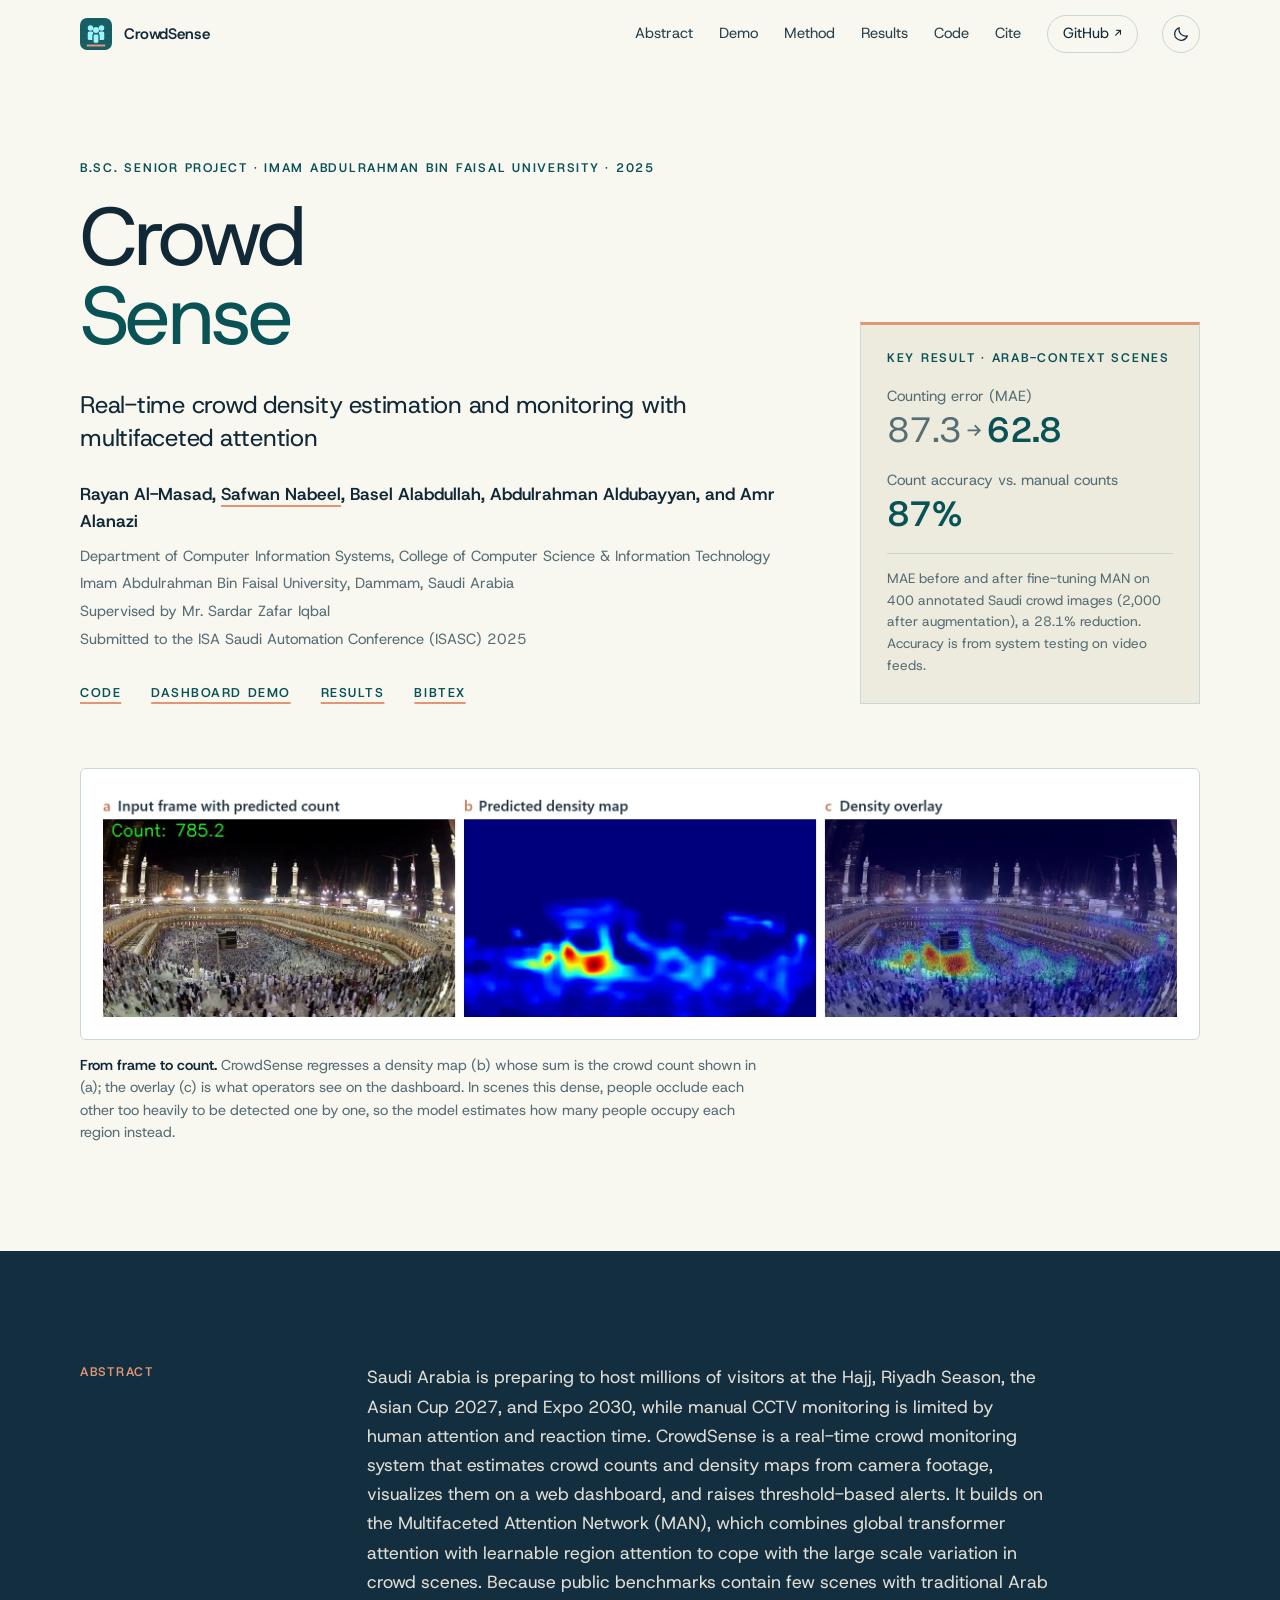
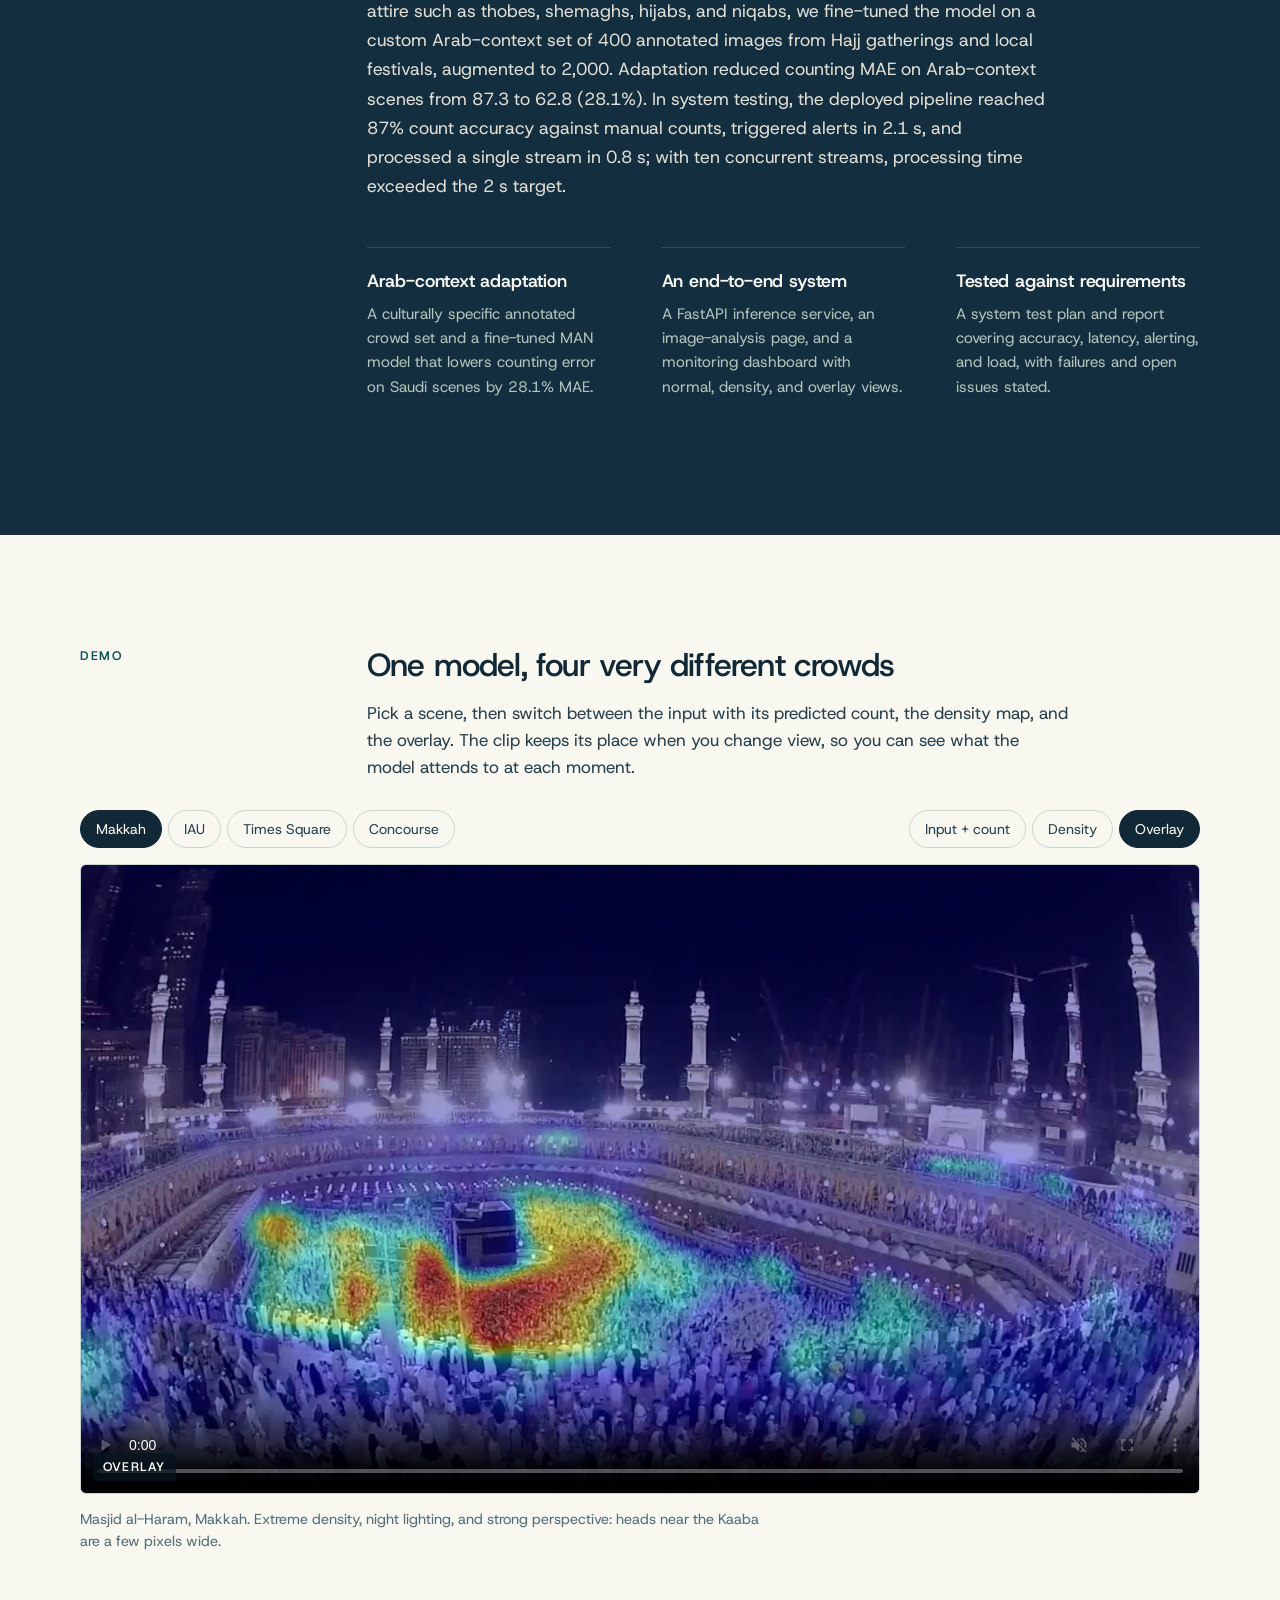
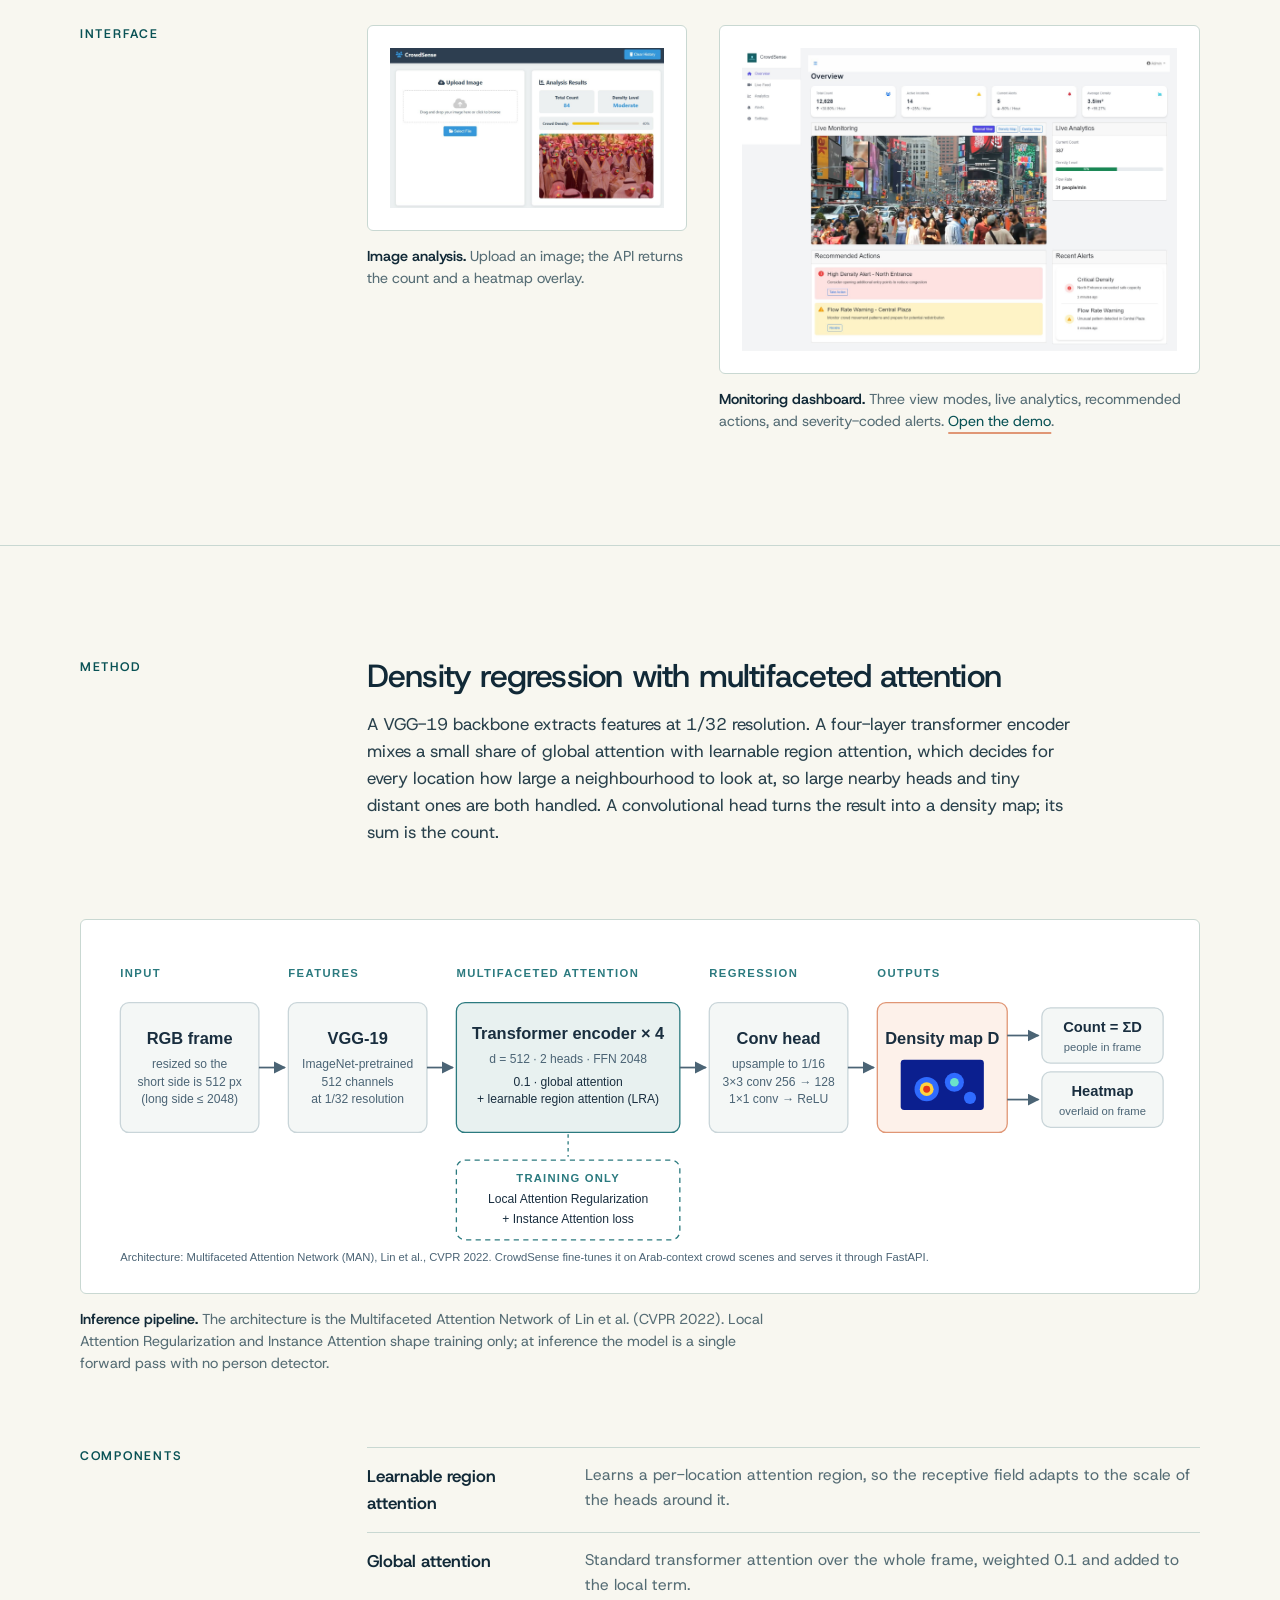
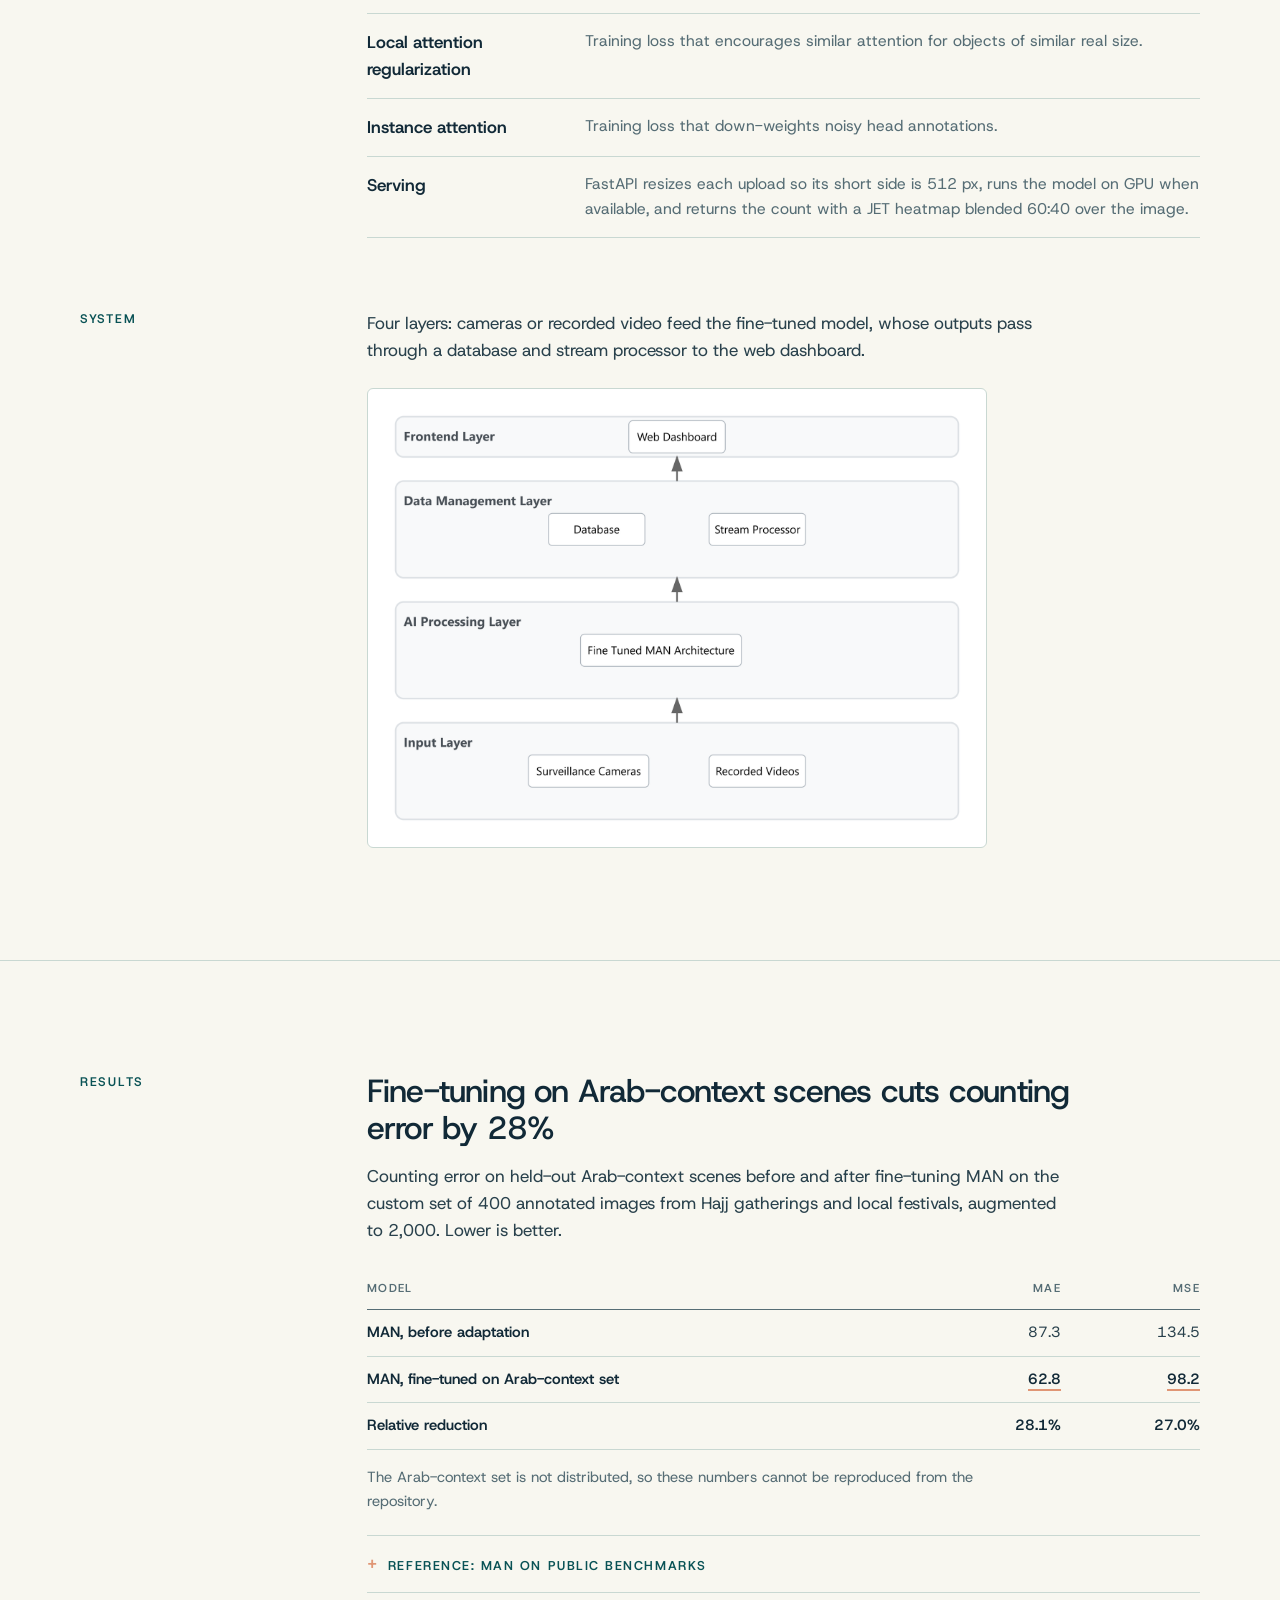
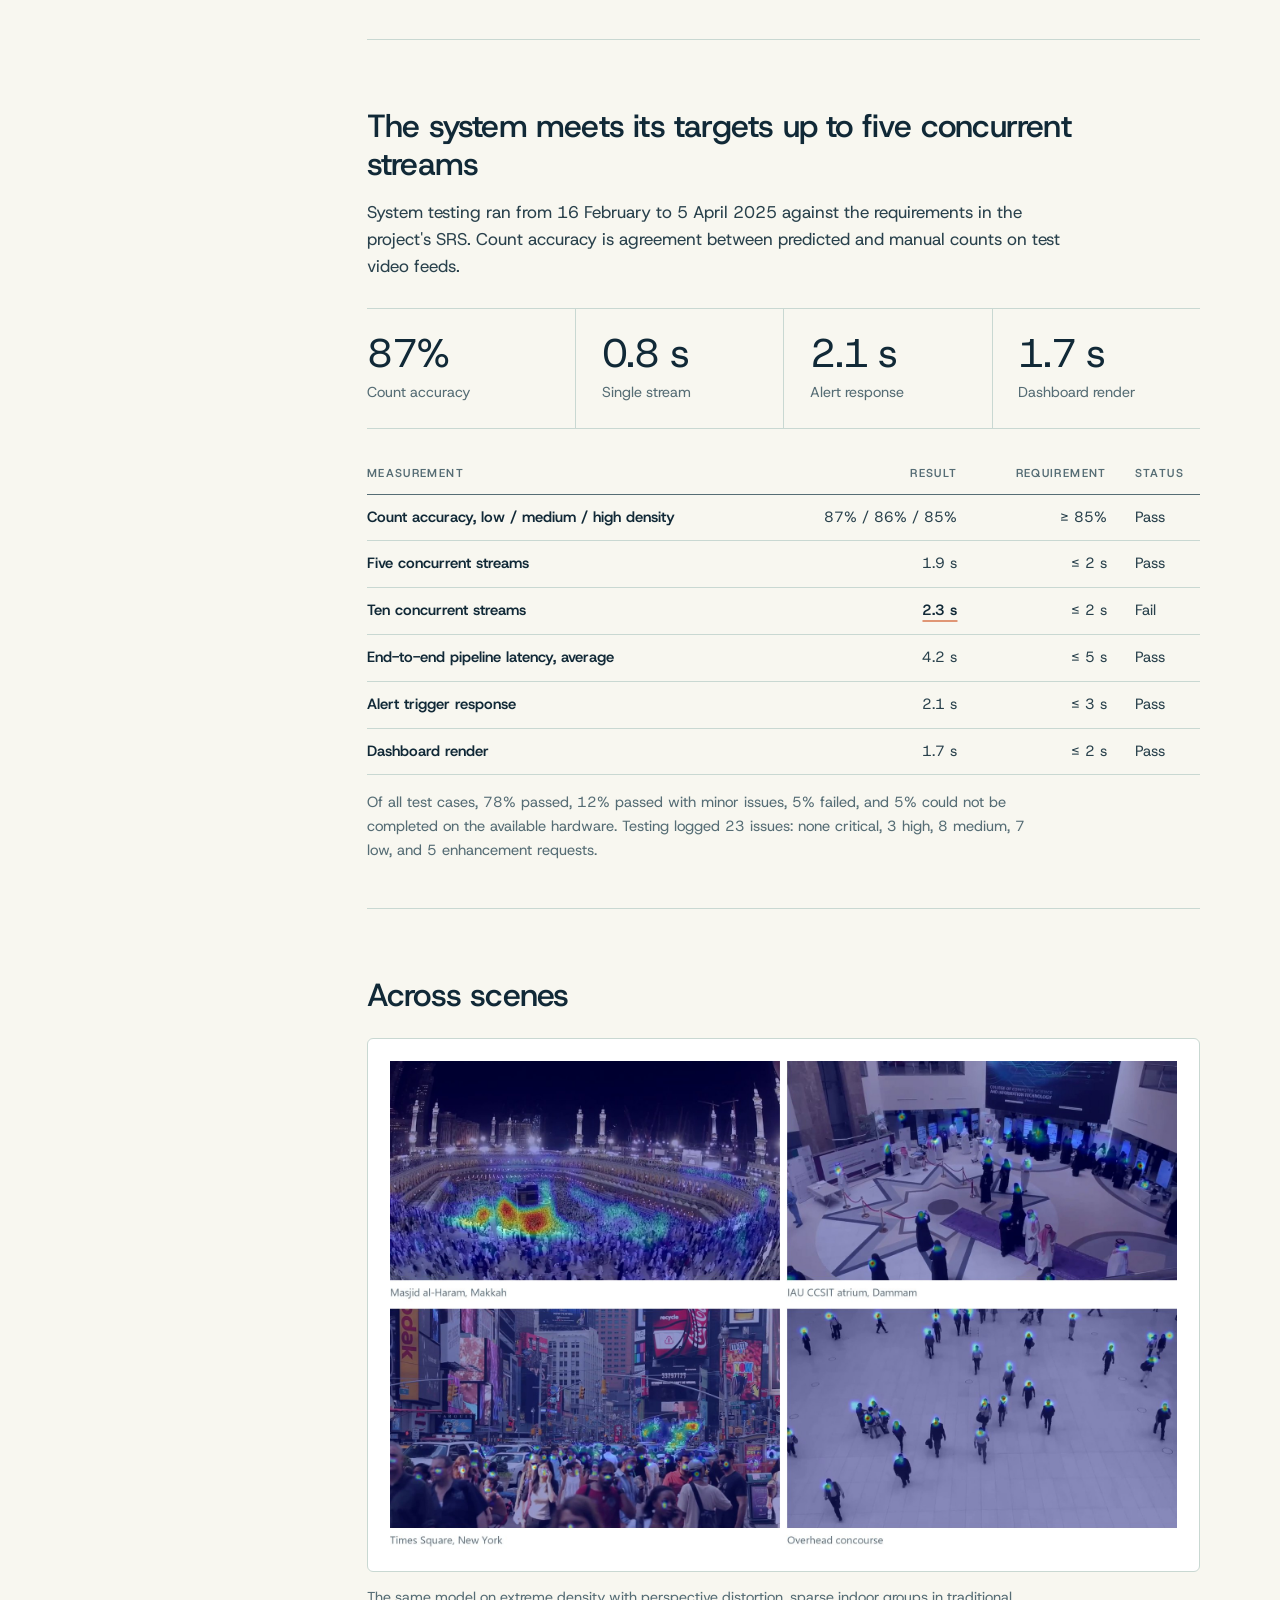
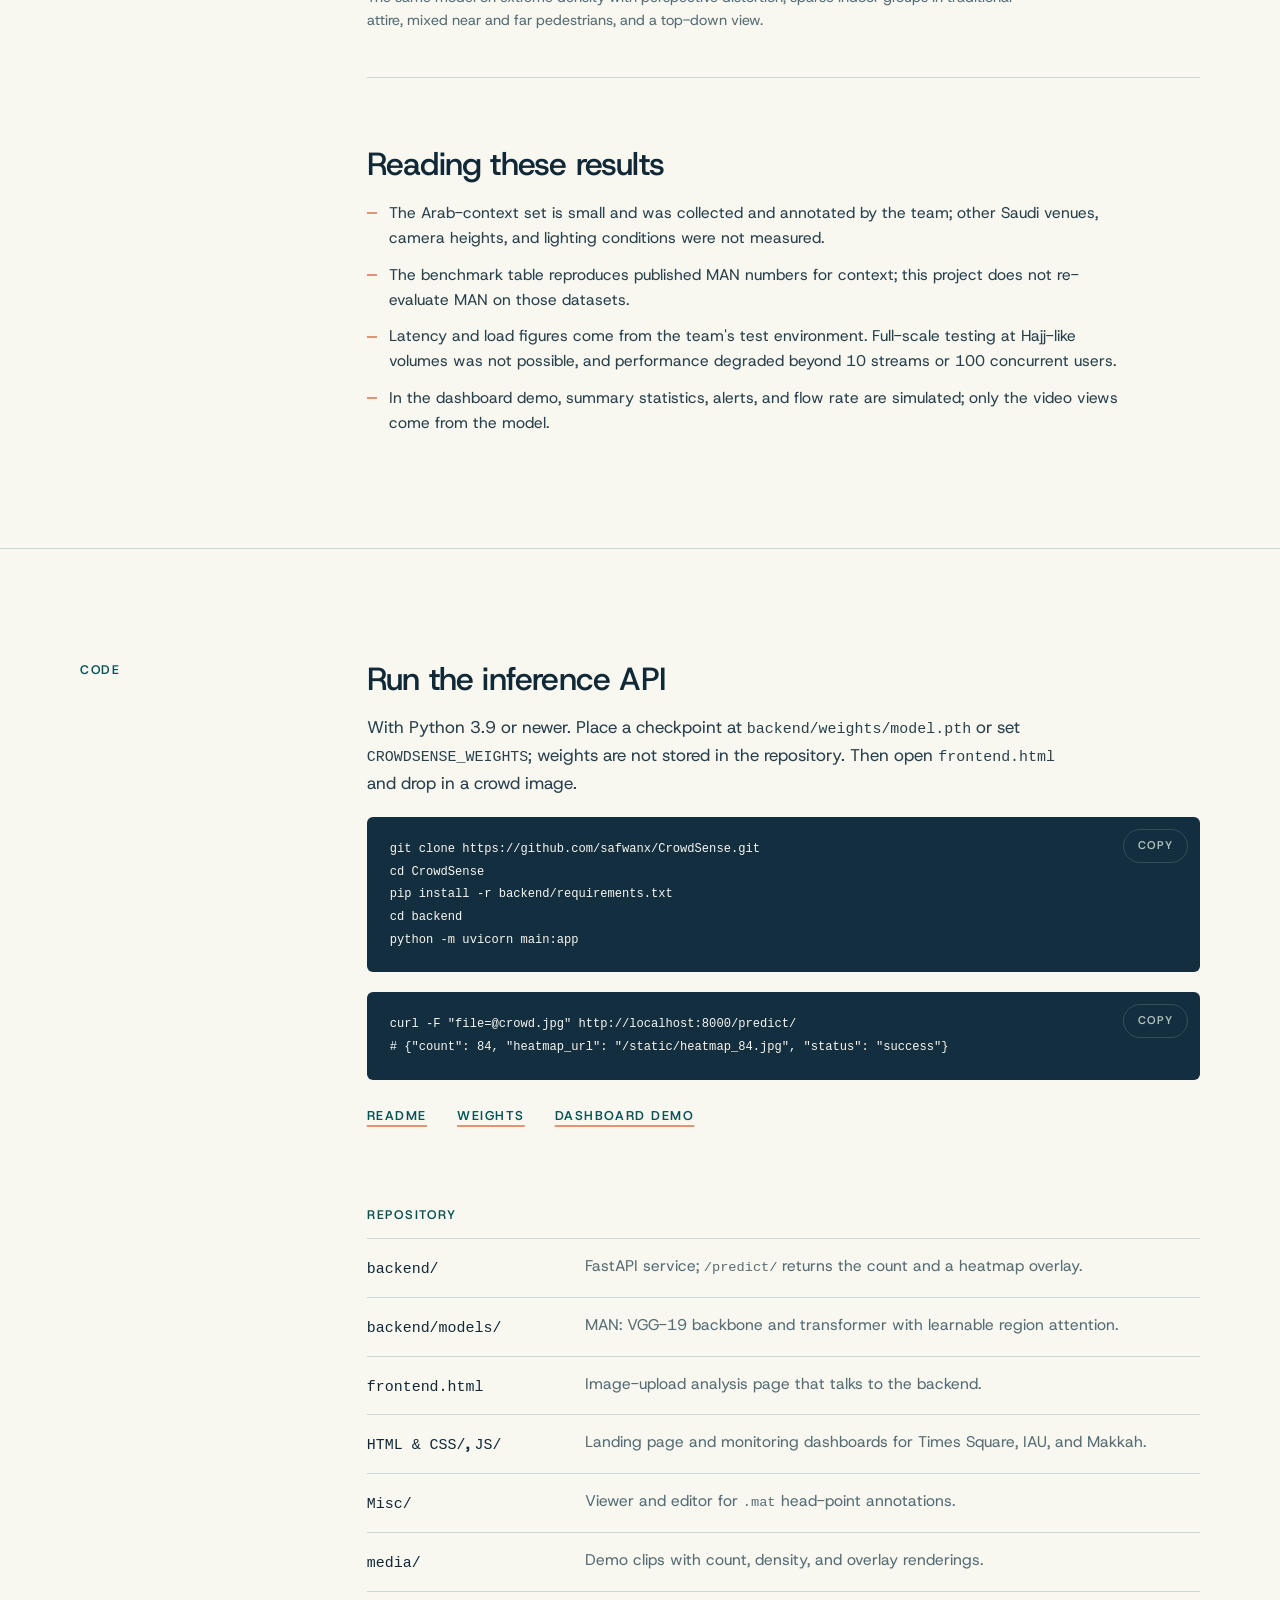
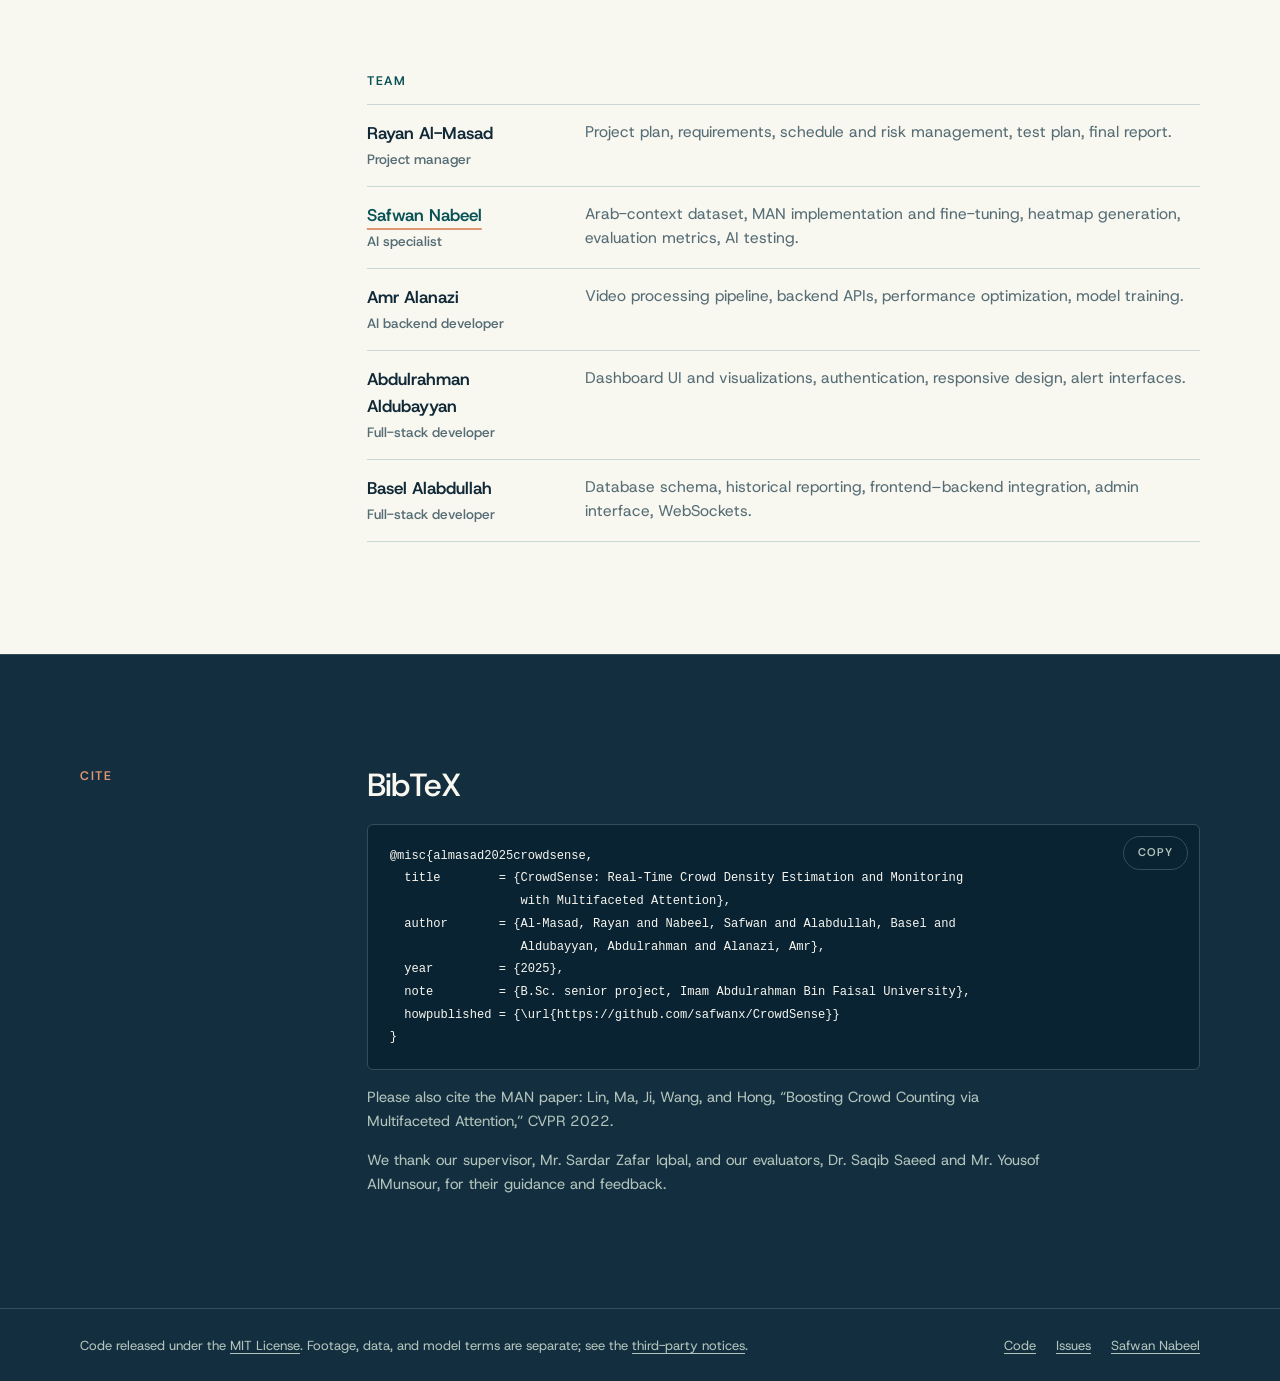
==== index.html @ 30718202 "Add project README, GitHub Pages site, and release metadata - README in the style of a research proj" ====
<!DOCTYPE html>
<html lang="en">
<head>
  <meta charset="UTF-8">
  <meta name="viewport" content="width=device-width, initial-scale=1.0">

  <title>CrowdSense | Real-Time Crowd Density Estimation</title>
  <meta
    name="description"
    content="CrowdSense: real-time crowd counting and density monitoring with a Multifaceted Attention Network adapted to Arab-context scenes. B.Sc. senior project, Imam Abdulrahman Bin Faisal University."
  >
  <meta name="theme-color" content="#f8f7f0">

  <meta property="og:title" content="CrowdSense">
  <meta property="og:description" content="Real-time crowd density estimation and monitoring with multifaceted attention.">
  <meta property="og:type" content="website">
  <meta property="og:url" content="https://safwanx.github.io/CrowdSense/">
  <meta property="og:image" content="https://safwanx.github.io/CrowdSense/assets/figures/teaser.jpg">
  <meta property="og:image:alt" content="A night-time frame of Masjid al-Haram shown as input with count, predicted density map, and density overlay.">
  <meta name="twitter:card" content="summary_large_image">

  <link rel="canonical" href="https://safwanx.github.io/CrowdSense/">
  <link rel="preconnect" href="https://fonts.googleapis.com">
  <link rel="preconnect" href="https://fonts.gstatic.com" crossorigin>
  <link
    href="https://fonts.googleapis.com/css2?family=Host+Grotesk:wght@300..800&amp;display=swap"
    rel="stylesheet"
  >
  <link rel="icon" href="assets/favicon.svg" type="image/svg+xml">
  <script>
    // Resolve the theme before first paint: a saved choice wins, otherwise follow the system.
    (function () {
      var root = document.documentElement;
      root.classList.add("js");
      var theme = null;
      try { theme = localStorage.getItem("theme"); } catch (error) {}
      if (theme !== "light" && theme !== "dark") {
        theme = window.matchMedia && window.matchMedia("(prefers-color-scheme: dark)").matches ? "dark" : "light";
      }
      root.setAttribute("data-theme", theme);
    })();
  </script>
  <link rel="stylesheet" href="assets/site/styles.css">
  <script src="assets/site/script.js" defer></script>
</head>

<body id="top">
  <a class="skip-link" href="#main-content">Skip to main content</a>

  <header class="site-header">
    <div class="shell nav-wrap">
      <a class="brand" href="#top" aria-label="CrowdSense, back to top">
        <svg class="brand-mark" viewBox="0 0 64 64" width="32" height="32" aria-hidden="true" focusable="false">
          <rect width="64" height="64" rx="14" fill="#185f65"/>
          <g fill="#9ef5fd">
            <circle cx="21" cy="20" r="5.5"/>
            <circle cx="43" cy="20" r="5.5"/>
            <circle cx="32" cy="24" r="6"/>
            <rect x="15.5" y="27" width="11" height="17" rx="3"/>
            <rect x="37.5" y="27" width="11" height="17" rx="3"/>
            <rect x="26" y="31.5" width="12" height="19" rx="3" stroke="#185f65" stroke-width="2.5"/>
          </g>
          <path d="M15 55h34" stroke="#e09675" stroke-width="4" stroke-linecap="round"/>
        </svg>
        <span class="brand-name">CrowdSense</span>
      </a>

      <button
        class="menu-toggle"
        type="button"
        aria-label="Open navigation"
        aria-expanded="false"
        aria-controls="site-nav"
      >
        <span></span>
        <span></span>
      </button>

      <nav id="site-nav" class="site-nav" aria-label="Primary navigation">
        <a href="#abstract" data-spy>Abstract</a>
        <a href="#demo" data-spy>Demo</a>
        <a href="#method" data-spy>Method</a>
        <a href="#results" data-spy>Results</a>
        <a href="#code" data-spy>Code</a>
        <a href="#cite" data-spy>Cite</a>
        <a class="nav-pill" href="https://github.com/safwanx/CrowdSense" target="_blank" rel="noreferrer">GitHub ↗</a>
      </nav>

      <button class="theme-toggle" type="button" aria-label="Switch to dark theme" title="Switch to dark theme" data-theme-toggle>
        <svg class="icon-moon" viewBox="0 0 24 24" aria-hidden="true" focusable="false">
          <path d="M20.4 14.3A8.6 8.6 0 0 1 9.7 3.6a8.6 8.6 0 1 0 10.7 10.7Z" fill="none" stroke="currentColor" stroke-width="1.6" stroke-linejoin="round"/>
        </svg>
        <svg class="icon-sun" viewBox="0 0 24 24" aria-hidden="true" focusable="false">
          <circle cx="12" cy="12" r="4.1" fill="none" stroke="currentColor" stroke-width="1.6"/>
          <path d="M12 2.6v2.3M12 19.1v2.3M2.6 12h2.3M19.1 12h2.3M5.4 5.4 7 7M17 17l1.6 1.6M5.4 18.6 7 17M17 7l1.6-1.6" fill="none" stroke="currentColor" stroke-width="1.6" stroke-linecap="round"/>
        </svg>
      </button>
    </div>
  </header>

  <main id="main-content">
    <section class="intro" aria-labelledby="page-title">
      <div class="shell intro-grid">
        <div class="intro-copy">
          <p class="label">B.Sc. Senior Project · Imam Abdulrahman Bin Faisal University · 2025</p>
          <h1 id="page-title">Crowd<span>Sense</span></h1>
          <p class="lede">Real-time crowd density estimation and monitoring with multifaceted attention</p>
          <p class="author-list">
            Rayan Al-Masad,
            <a href="https://safwanx.github.io/" target="_blank" rel="noreferrer">Safwan Nabeel</a>,
            Basel Alabdullah, Abdulrahman Aldubayyan, and Amr Alanazi
          </p>
          <ul class="affiliations">
            <li>Department of Computer Information Systems, College of Computer Science &amp; Information Technology</li>
            <li>Imam Abdulrahman Bin Faisal University, Dammam, Saudi Arabia</li>
            <li>Supervised by Mr. Sardar Zafar Iqbal</li>
            <li>Submitted to the ISA Saudi Automation Conference (ISASC) 2025</li>
          </ul>
          <nav class="link-row" aria-label="Project resources">
            <a href="https://github.com/safwanx/CrowdSense" target="_blank" rel="noreferrer">Code</a>
            <a href="HTML%20%26%20CSS/index.html">Dashboard demo</a>
            <a href="#results">Results</a>
            <a href="#cite">BibTeX</a>
          </nav>
        </div>

        <aside class="finding" aria-labelledby="finding-title">
          <p class="label" id="finding-title">Key result · Arab-context scenes</p>
          <dl>
            <div>
              <dt>Counting error (MAE)</dt>
              <dd>
                <span class="from">87.3</span><span class="arrow" aria-hidden="true">→</span><span class="visually-hidden"> to </span><strong>62.8</strong>
              </dd>
            </div>
            <div>
              <dt>Count accuracy vs. manual counts</dt>
              <dd><strong>87%</strong></dd>
            </div>
          </dl>
          <p class="finding-note">MAE before and after fine-tuning MAN on 400 annotated Saudi crowd images (2,000 after augmentation), a 28.1% reduction. Accuracy is from system testing on video feeds.</p>
        </aside>
      </div>
    </section>

    <section class="figure-row" aria-label="Overview figure">
      <div class="shell">
        <figure>
          <div class="plate">
            <img
              src="assets/figures/teaser.jpg"
              alt="Three views of the same night-time frame of Masjid al-Haram in Makkah: the input frame with a predicted count of 785.2, the predicted density map brightest around the Kaaba, and the density map blended over the frame."
              width="2196"
              height="463"
              fetchpriority="high"
            >
          </div>
          <figcaption class="caption">
            <strong>From frame to count.</strong>
            CrowdSense regresses a density map (b) whose sum is the crowd count shown in (a); the
            overlay (c) is what operators see on the dashboard. In scenes this dense, people
            occlude each other too heavily to be detected one by one, so the model estimates how
            many people occupy each region instead.
          </figcaption>
        </figure>
      </div>
    </section>

    <div class="deep">
      <section id="abstract" class="block">
        <div class="shell block-grid">
          <h2 class="label">Abstract</h2>

          <div class="block-body tight">
            <p class="abstract" data-reveal>
              Saudi Arabia is preparing to host millions of visitors at the Hajj, Riyadh Season, the
              Asian Cup 2027, and Expo 2030, while manual CCTV monitoring is limited by human
              attention and reaction time. CrowdSense is a real-time crowd monitoring system that
              estimates crowd counts and density maps from camera footage, visualizes them on a web
              dashboard, and raises threshold-based alerts. It builds on the Multifaceted Attention
              Network (MAN), which combines global transformer attention with learnable region
              attention to cope with the large scale variation in crowd scenes. Because public
              benchmarks contain few scenes with traditional Arab attire such as thobes, shemaghs,
              hijabs, and niqabs, we fine-tuned the model on a custom Arab-context set of 400
              annotated images from Hajj gatherings and local festivals, augmented to 2,000.
              Adaptation reduced counting MAE on Arab-context scenes from 87.3 to 62.8 (28.1%). In
              system testing, the deployed pipeline reached 87% count accuracy against manual
              counts, triggered alerts in 2.1&nbsp;s, and processed a single stream in 0.8&nbsp;s;
              with ten concurrent streams, processing time exceeded the 2&nbsp;s target.
            </p>

            <ul class="item-list" aria-label="Contributions">
              <li data-reveal>
                <h3>Arab-context adaptation</h3>
                <p>A culturally specific annotated crowd set and a fine-tuned MAN model that lowers counting error on Saudi scenes by 28.1% MAE.</p>
              </li>
              <li data-reveal>
                <h3>An end-to-end system</h3>
                <p>A FastAPI inference service, an image-analysis page, and a monitoring dashboard with normal, density, and overlay views.</p>
              </li>
              <li data-reveal>
                <h3>Tested against requirements</h3>
                <p>A system test plan and report covering accuracy, latency, alerting, and load, with failures and open issues stated.</p>
              </li>
            </ul>
          </div>
        </div>
      </section>
    </div>

    <section id="demo" class="block">
      <div class="shell">
        <div class="block-grid">
          <h2 class="label">Demo</h2>

          <div data-reveal>
            <h3 class="section-title">One model, four very different crowds</h3>
            <p class="prose">
              Pick a scene, then switch between the input with its predicted count, the density
              map, and the overlay. The clip keeps its place when you change view, so you can see
              what the model attends to at each moment.
            </p>
          </div>
        </div>

        <div class="viewer block-wide" data-viewer data-reveal>
          <div class="viewer-controls">
            <fieldset class="seg">
              <legend>Scene</legend>
              <button type="button" aria-pressed="true" data-scene
                data-count="count_makkah" data-density="density_makkah" data-overlay="overlay_makkah"
                data-caption="Masjid al-Haram, Makkah. Extreme density, night lighting, and strong perspective: heads near the Kaaba are a few pixels wide.">Makkah</button>
              <button type="button" aria-pressed="false" data-scene
                data-count="iau-vid1_count" data-density="iau-vid1_density" data-overlay="iau-vid1_overlay"
                data-caption="IAU College of Computer Science and Information Technology atrium. Sparse groups in traditional Saudi attire, the kind of scene the Arab-context set targets.">IAU</button>
              <button type="button" aria-pressed="false" data-scene
                data-count="count_nyc" data-density="density_nyc" data-overlay="overlay_nyc"
                data-caption="Times Square, New York. Large faces in the foreground and a dense crowd in the distance in the same frame.">Times Square</button>
              <button type="button" aria-pressed="false" data-scene
                data-count="count" data-density="density" data-overlay="overlay"
                data-caption="Overhead concourse. A top-down view where every person is visible and roughly the same size.">Concourse</button>
            </fieldset>

            <fieldset class="seg">
              <legend>View</legend>
              <button type="button" aria-pressed="false" data-view="count">Input + count</button>
              <button type="button" aria-pressed="false" data-view="density">Density</button>
              <button type="button" aria-pressed="true" data-view="overlay">Overlay</button>
            </fieldset>
          </div>

          <div class="screen">
            <video
              src="media/overlay_makkah.mp4"
              poster="assets/figures/posters/overlay_makkah.jpg"
              controls
              muted
              loop
              playsinline
              preload="metadata"
              aria-describedby="viewer-caption"
            ></video>
            <span class="screen-tag" data-viewer-tag>Overlay</span>
          </div>
          <p class="caption" id="viewer-caption" data-viewer-caption>Masjid al-Haram, Makkah. Extreme density, night lighting, and strong perspective: heads near the Kaaba are a few pixels wide.</p>
        </div>

        <div class="block-grid block-wide">
          <h3 class="label">Interface</h3>

          <div data-reveal>
            <div class="shot-pair">
              <figure>
                <div class="plate">
                  <img
                    src="assets/figures/upload_demo.jpg"
                    alt="CrowdSense image analysis page: an upload panel and results showing a total count of 84, a Moderate density level, a 40% density bar, and a heatmap over a crowd of men in thobes and shemaghs."
                    width="1280"
                    height="745"
                    loading="lazy"
                  >
                </div>
                <figcaption class="caption">
                  <strong>Image analysis.</strong> Upload an image; the API returns the count and a
                  heatmap overlay.
                </figcaption>
              </figure>
              <figure>
                <div class="plate">
                  <img
                    src="assets/figures/dashboard.jpg"
                    alt="CrowdSense monitoring dashboard with overview cards, a live Times Square video with normal, density map, and overlay buttons, live analytics, recommended actions, and recent alerts."
                    width="1920"
                    height="1339"
                    loading="lazy"
                  >
                </div>
                <figcaption class="caption">
                  <strong>Monitoring dashboard.</strong> Three view modes, live analytics,
                  recommended actions, and severity-coded alerts.
                  <a class="text-link" href="HTML%20%26%20CSS/dashboard.html">Open the demo</a>.
                </figcaption>
              </figure>
            </div>
          </div>
        </div>
      </div>
    </section>

    <section id="method" class="block">
      <div class="shell">
        <div class="block-grid">
          <h2 class="label">Method</h2>

          <div data-reveal>
            <h3 class="section-title">Density regression with multifaceted attention</h3>
            <p class="prose">
              A VGG-19 backbone extracts features at 1/32 resolution. A four-layer transformer
              encoder mixes a small share of global attention with learnable region attention,
              which decides for every location how large a neighbourhood to look at, so large
              nearby heads and tiny distant ones are both handled. A convolutional head turns the
              result into a density map; its sum is the count.
            </p>
          </div>
        </div>

        <figure class="block-wide" data-reveal>
          <div class="plate">
            <img
              src="assets/figures/pipeline.svg"
              alt="Inference pipeline: an RGB frame resized so its short side is 512 pixels goes through a VGG-19 backbone, a four-layer transformer encoder combining 0.1 times global attention with learnable region attention, and a convolutional regression head. The density map is summed to give the count and color-mapped onto the frame as a heatmap. Local attention regularization and instance attention are training-only."
              width="1240"
              height="380"
              loading="lazy"
            >
          </div>
          <figcaption class="caption">
            <strong>Inference pipeline.</strong>
            The architecture is the Multifaceted Attention Network of Lin et al. (CVPR 2022).
            Local Attention Regularization and Instance Attention shape training only; at inference
            the model is a single forward pass with no person detector.
          </figcaption>
        </figure>

        <div class="block-grid block-wide">
          <h3 class="label">Components</h3>

          <div data-reveal>
            <ul class="row-list">
              <li>
                <p class="row-key">Learnable region attention</p>
                <p>Learns a per-location attention region, so the receptive field adapts to the scale of the heads around it.</p>
              </li>
              <li>
                <p class="row-key">Global attention</p>
                <p>Standard transformer attention over the whole frame, weighted 0.1 and added to the local term.</p>
              </li>
              <li>
                <p class="row-key">Local attention regularization</p>
                <p>Training loss that encourages similar attention for objects of similar real size.</p>
              </li>
              <li>
                <p class="row-key">Instance attention</p>
                <p>Training loss that down-weights noisy head annotations.</p>
              </li>
              <li>
                <p class="row-key">Serving</p>
                <p>FastAPI resizes each upload so its short side is 512&nbsp;px, runs the model on GPU when available, and returns the count with a JET heatmap blended 60:40 over the image.</p>
              </li>
            </ul>
          </div>
        </div>

        <div class="block-grid block-wide">
          <h3 class="label">System</h3>

          <div data-reveal>
            <p class="prose">
              Four layers: cameras or recorded video feed the fine-tuned model, whose outputs pass
              through a database and stream processor to the web dashboard.
            </p>
            <figure style="margin-top: 24px; max-width: 620px;">
              <div class="plate">
                <img
                  src="assets/figures/system_architecture.png"
                  alt="Four stacked layers connected by upward arrows: input layer with surveillance cameras and recorded videos; AI processing layer with the fine-tuned MAN architecture; data management layer with a database and stream processor; frontend layer with the web dashboard."
                  width="1600"
                  height="1152"
                  loading="lazy"
                >
              </div>
            </figure>
          </div>
        </div>
      </div>
    </section>

    <section id="results" class="block">
      <div class="shell block-grid">
        <h2 class="label">Results</h2>

        <div class="block-body tight">
          <article class="result" data-reveal>
            <h3 class="section-title">Fine-tuning on Arab-context scenes cuts counting error by 28%</h3>
            <p class="prose">
              Counting error on held-out Arab-context scenes before and after fine-tuning MAN on
              the custom set of 400 annotated images from Hajj gatherings and local festivals,
              augmented to 2,000. Lower is better.
            </p>

            <div class="table-wrap">
              <table class="data">
                <thead>
                  <tr>
                    <th scope="col">Model</th>
                    <th scope="col" class="num">MAE</th>
                    <th scope="col" class="num">MSE</th>
                  </tr>
                </thead>
                <tbody>
                  <tr><th scope="row">MAN, before adaptation</th><td class="num">87.3</td><td class="num">134.5</td></tr>
                  <tr><th scope="row">MAN, fine-tuned on Arab-context set</th><td class="num"><span class="hl">62.8</span></td><td class="num"><span class="hl">98.2</span></td></tr>
                </tbody>
                <tfoot>
                  <tr><td>Relative reduction</td><td class="num">28.1%</td><td class="num">27.0%</td></tr>
                </tfoot>
              </table>
            </div>

            <p class="note">
              The Arab-context set is not distributed, so these numbers cannot be reproduced from
              the repository.
            </p>

            <details class="more">
              <summary>Reference: MAN on public benchmarks</summary>
              <p class="note" style="margin-top: 0;">
                Results reported for MAN by Lin et al. (2022), with the change relative to the
                Bayesian Loss baseline. CrowdSense deploys this architecture; these are not
                CrowdSense measurements.
              </p>
              <div class="table-wrap">
                <table class="data">
                  <thead>
                    <tr>
                      <th scope="col">Dataset</th>
                      <th scope="col" class="num">MAE</th>
                      <th scope="col" class="num">MSE</th>
                      <th scope="col" class="num">MAE vs. BL</th>
                      <th scope="col" class="num">MSE vs. BL</th>
                    </tr>
                  </thead>
                  <tbody>
                    <tr><th scope="row">ShanghaiTech A</th><td class="num">56.8</td><td class="num">90.3</td><td class="num">−9.6%</td><td class="num">−11.3%</td></tr>
                    <tr><th scope="row">UCF-QNRF</th><td class="num">77.3</td><td class="num">131.5</td><td class="num">−12.9%</td><td class="num">−15.1%</td></tr>
                    <tr><th scope="row">JHU-Crowd++</th><td class="num">53.4</td><td class="num">209.9</td><td class="num">−28.8%</td><td class="num">−30.0%</td></tr>
                    <tr><th scope="row">NWPU-Crowd</th><td class="num">76.5</td><td class="num">323.0</td><td class="num">−27.4%</td><td class="num">−28.9%</td></tr>
                  </tbody>
                </table>
              </div>
            </details>
          </article>

          <article class="result" data-reveal>
            <h3 class="section-title">The system meets its targets up to five concurrent streams</h3>
            <p class="prose">
              System testing ran from 16 February to 5 April 2025 against the requirements in the
              project's SRS. Count accuracy is agreement between predicted and manual counts on
              test video feeds.
            </p>

            <dl class="stats four" style="margin-top: 28px;">
              <div><dt>Count accuracy</dt><dd>87%</dd></div>
              <div><dt>Single stream</dt><dd>0.8 s</dd></div>
              <div><dt>Alert response</dt><dd>2.1 s</dd></div>
              <div><dt>Dashboard render</dt><dd>1.7 s</dd></div>
            </dl>

            <div class="table-wrap">
              <table class="data">
                <thead>
                  <tr>
                    <th scope="col">Measurement</th>
                    <th scope="col" class="num">Result</th>
                    <th scope="col" class="num">Requirement</th>
                    <th scope="col">Status</th>
                  </tr>
                </thead>
                <tbody>
                  <tr><th scope="row">Count accuracy, low / medium / high density</th><td class="num">87% / 86% / 85%</td><td class="num">≥ 85%</td><td>Pass</td></tr>
                  <tr><th scope="row">Five concurrent streams</th><td class="num">1.9 s</td><td class="num">≤ 2 s</td><td>Pass</td></tr>
                  <tr><th scope="row">Ten concurrent streams</th><td class="num"><span class="hl">2.3 s</span></td><td class="num">≤ 2 s</td><td>Fail</td></tr>
                  <tr><th scope="row">End-to-end pipeline latency, average</th><td class="num">4.2 s</td><td class="num">≤ 5 s</td><td>Pass</td></tr>
                  <tr><th scope="row">Alert trigger response</th><td class="num">2.1 s</td><td class="num">≤ 3 s</td><td>Pass</td></tr>
                  <tr><th scope="row">Dashboard render</th><td class="num">1.7 s</td><td class="num">≤ 2 s</td><td>Pass</td></tr>
                </tbody>
              </table>
            </div>

            <p class="note">
              Of all test cases, 78% passed, 12% passed with minor issues, 5% failed, and 5% could
              not be completed on the available hardware. Testing logged 23 issues: none critical,
              3 high, 8 medium, 7 low, and 5 enhancement requests.
            </p>
          </article>

          <article class="result" data-reveal>
            <h3 class="section-title">Across scenes</h3>
            <figure style="margin-top: 24px;">
              <div class="plate">
                <img
                  src="assets/figures/scenes.jpg"
                  alt="Density overlays on four scenes: a dense night crowd around the Kaaba, a sparse indoor gathering in the IAU atrium, a busy Times Square sidewalk, and an overhead view of people crossing a concourse."
                  width="1938"
                  height="1202"
                  loading="lazy"
                >
              </div>
              <figcaption class="caption">
                The same model on extreme density with perspective distortion, sparse indoor groups
                in traditional attire, mixed near and far pedestrians, and a top-down view.
              </figcaption>
            </figure>
          </article>

          <article class="result" data-reveal>
            <h3 class="section-title">Reading these results</h3>
            <ul class="caveats">
              <li>The Arab-context set is small and was collected and annotated by the team; other Saudi venues, camera heights, and lighting conditions were not measured.</li>
              <li>The benchmark table reproduces published MAN numbers for context; this project does not re-evaluate MAN on those datasets.</li>
              <li>Latency and load figures come from the team's test environment. Full-scale testing at Hajj-like volumes was not possible, and performance degraded beyond 10 streams or 100 concurrent users.</li>
              <li>In the dashboard demo, summary statistics, alerts, and flow rate are simulated; only the video views come from the model.</li>
            </ul>
          </article>
        </div>
      </div>
    </section>

    <section id="code" class="block">
      <div class="shell block-grid">
        <h2 class="label">Code</h2>

        <div class="block-body">
          <div data-reveal>
            <h3 class="section-title">Run the inference API</h3>
            <p class="prose">
              With Python 3.9 or newer. Place a checkpoint at
              <code>backend/weights/model.pth</code> or set <code>CROWDSENSE_WEIGHTS</code>; weights
              are not stored in the repository. Then open <code>frontend.html</code> and drop in a
              crowd image.
            </p>

            <div class="code-block">
              <button class="copy-btn" type="button" data-copy-target="#quickstart">Copy</button>
              <pre id="quickstart"><code>git clone https://github.com/safwanx/CrowdSense.git
cd CrowdSense
pip install -r backend/requirements.txt
cd backend
python -m uvicorn main:app</code></pre>
            </div>

            <div class="code-block">
              <button class="copy-btn" type="button" data-copy-target="#curl">Copy</button>
              <pre id="curl"><code>curl -F "file=@crowd.jpg" http://localhost:8000/predict/
# {"count": 84, "heatmap_url": "/static/heatmap_84.jpg", "status": "success"}</code></pre>
            </div>

            <nav class="link-row" style="margin-top: 26px;" aria-label="Documentation">
              <a href="https://github.com/safwanx/CrowdSense#readme" target="_blank" rel="noreferrer">README</a>
              <a href="https://github.com/safwanx/CrowdSense/blob/main/backend/weights/README.md" target="_blank" rel="noreferrer">Weights</a>
              <a href="HTML%20%26%20CSS/index.html">Dashboard demo</a>
            </nav>
          </div>

          <div data-reveal>
            <h3 class="label" style="margin-bottom: 14px;">Repository</h3>
            <ul class="row-list">
              <li><p class="row-key"><code>backend/</code></p><p>FastAPI service; <code>/predict/</code> returns the count and a heatmap overlay.</p></li>
              <li><p class="row-key"><code>backend/models/</code></p><p>MAN: VGG-19 backbone and transformer with learnable region attention.</p></li>
              <li><p class="row-key"><code>frontend.html</code></p><p>Image-upload analysis page that talks to the backend.</p></li>
              <li><p class="row-key"><code>HTML &amp; CSS/</code>, <code>JS/</code></p><p>Landing page and monitoring dashboards for Times Square, IAU, and Makkah.</p></li>
              <li><p class="row-key"><code>Misc/</code></p><p>Viewer and editor for <code>.mat</code> head-point annotations.</p></li>
              <li><p class="row-key"><code>media/</code></p><p>Demo clips with count, density, and overlay renderings.</p></li>
            </ul>
          </div>

          <div data-reveal>
            <h3 class="label" style="margin-bottom: 14px;">Team</h3>
            <ul class="row-list">
              <li><p class="row-key">Rayan Al-Masad<span class="role">Project manager</span></p><p>Project plan, requirements, schedule and risk management, test plan, final report.</p></li>
              <li><p class="row-key"><a class="text-link" href="https://safwanx.github.io/" target="_blank" rel="noreferrer">Safwan Nabeel</a><span class="role">AI specialist</span></p><p>Arab-context dataset, MAN implementation and fine-tuning, heatmap generation, evaluation metrics, AI testing.</p></li>
              <li><p class="row-key">Amr Alanazi<span class="role">AI backend developer</span></p><p>Video processing pipeline, backend APIs, performance optimization, model training.</p></li>
              <li><p class="row-key">Abdulrahman Aldubayyan<span class="role">Full-stack developer</span></p><p>Dashboard UI and visualizations, authentication, responsive design, alert interfaces.</p></li>
              <li><p class="row-key">Basel Alabdullah<span class="role">Full-stack developer</span></p><p>Database schema, historical reporting, frontend–backend integration, admin interface, WebSockets.</p></li>
            </ul>
          </div>
        </div>
      </div>
    </section>

    <section id="cite" class="deep block">
      <div class="shell block-grid">
        <h2 class="label">Cite</h2>

        <div class="cite-layout" data-reveal>
          <h3 class="section-title">BibTeX</h3>
          <div class="code-block">
            <button class="copy-btn" type="button" data-copy-target="#bibtex">Copy</button>
            <pre id="bibtex"><code>@misc{almasad2025crowdsense,
  title        = {CrowdSense: Real-Time Crowd Density Estimation and Monitoring
                  with Multifaceted Attention},
  author       = {Al-Masad, Rayan and Nabeel, Safwan and Alabdullah, Basel and
                  Aldubayyan, Abdulrahman and Alanazi, Amr},
  year         = {2025},
  note         = {B.Sc. senior project, Imam Abdulrahman Bin Faisal University},
  howpublished = {\url{https://github.com/safwanx/CrowdSense}}
}</code></pre>
          </div>
          <p class="note">
            Please also cite the MAN paper: Lin, Ma, Ji, Wang, and Hong, “Boosting Crowd Counting
            via Multifaceted Attention,” CVPR 2022.
          </p>
          <p class="note">
            We thank our supervisor, Mr. Sardar Zafar Iqbal, and our evaluators, Dr. Saqib Saeed
            and Mr. Yousof AlMunsour, for their guidance and feedback.
          </p>
          <span class="visually-hidden" role="status" aria-live="polite" data-copy-status></span>
        </div>
      </div>
    </section>
  </main>

  <footer class="deep site-footer">
    <div class="shell footer-inner">
      <p>
        Code released under the
        <a href="https://github.com/safwanx/CrowdSense/blob/main/LICENSE" target="_blank" rel="noreferrer">MIT License</a>.
        Footage, data, and model terms are separate; see the
        <a href="https://github.com/safwanx/CrowdSense/blob/main/THIRD_PARTY.md" target="_blank" rel="noreferrer">third-party notices</a>.
      </p>
      <div>
        <a href="https://github.com/safwanx/CrowdSense" target="_blank" rel="noreferrer">Code</a>
        <a href="https://github.com/safwanx/CrowdSense/issues" target="_blank" rel="noreferrer">Issues</a>
        <a href="https://safwanx.github.io/" target="_blank" rel="noreferrer">Safwan Nabeel</a>
      </div>
    </div>
  </footer>
</body>
</html>
---- assets/site/styles.css ----
/* Tide & Shell: slate-teal ink on a warm shell ground, with a coral spark.
   Shared with https://safwanx.github.io/ so the project and its author read as one system. */

:root {
  --shell: oklch(97.6% 0.01 100);
  --shell-deep: oklch(93.8% 0.018 100);
  --ink: oklch(27% 0.04 235);
  --body: oklch(36% 0.035 230);
  --muted: oklch(52% 0.03 222);
  --line: oklch(87% 0.018 170);
  --teal: oklch(50% 0.075 195);
  --teal-deep: oklch(40% 0.065 200);
  --tide: oklch(29% 0.045 238);
  --tide-line: oklch(41% 0.04 232);
  --tide-sunk: oklch(24.5% 0.042 238);
  --on-tide: oklch(97.6% 0.01 100);
  --on-tide-body: oklch(90% 0.014 100);
  --on-tide-muted: oklch(80% 0.022 170);
  --spark: oklch(74% 0.1 45);

  /* Surface roles. The .deep scope below swaps them, so components never name a ground. */
  --ground: var(--shell);
  --raised: var(--shell-deep);
  --text: var(--ink);
  --text-body: var(--body);
  --text-soft: var(--muted);
  --rule: var(--line);
  --label: var(--teal-deep);
  --link: var(--teal-deep);
  --ring: var(--teal);
  --code-ground: var(--tide);
  --code-rule: transparent;

  --select-ground: var(--tide);
  --select-ink: var(--on-tide);

  --font: "Host Grotesk", "Segoe UI", system-ui, sans-serif;
  --mono: ui-monospace, "Cascadia Code", "SF Mono", Consolas, monospace;
  --page-width: 1120px;
  --header-height: 68px;
  --rail: 210px;
  --ease: cubic-bezier(0.22, 1, 0.36, 1);

  color-scheme: light;
}

/* Night: the same palette after dark. The script in the page head always sets data-theme;
   the media query covers visitors without JavaScript. */

:root[data-theme="dark"] {
  --shell: oklch(18.5% 0.03 240);
  --shell-deep: oklch(23% 0.035 240);
  --ink: oklch(95% 0.01 100);
  --body: oklch(86% 0.014 100);
  --muted: oklch(72% 0.02 200);
  --line: oklch(33% 0.03 235);
  --teal: oklch(70% 0.09 190);
  --teal-deep: oklch(78% 0.085 185);
  --tide: oklch(27% 0.045 238);
  --tide-line: oklch(39% 0.04 232);
  --tide-sunk: oklch(22% 0.04 238);
  --code-rule: var(--line);
  --select-ground: var(--spark);
  --select-ink: oklch(18.5% 0.03 240);
  color-scheme: dark;
}

@media (prefers-color-scheme: dark) {
  :root:not([data-theme]) {
    --shell: oklch(18.5% 0.03 240);
    --shell-deep: oklch(23% 0.035 240);
    --ink: oklch(95% 0.01 100);
    --body: oklch(86% 0.014 100);
    --muted: oklch(72% 0.02 200);
    --line: oklch(33% 0.03 235);
    --teal: oklch(70% 0.09 190);
    --teal-deep: oklch(78% 0.085 185);
    --tide: oklch(27% 0.045 238);
    --tide-line: oklch(39% 0.04 232);
    --tide-sunk: oklch(22% 0.04 238);
    --code-rule: var(--line);
    --select-ground: var(--spark);
    --select-ink: oklch(18.5% 0.03 240);
    color-scheme: dark;
  }
}

.deep {
  --ground: var(--tide);
  --raised: var(--tide-sunk);
  --text: var(--on-tide);
  --text-body: var(--on-tide-body);
  --text-soft: var(--on-tide-muted);
  --rule: var(--tide-line);
  --label: var(--spark);
  --link: var(--on-tide);
  --ring: var(--spark);
  --code-ground: var(--tide-sunk);
  --code-rule: var(--tide-line);
  background: var(--ground);
  color: var(--text);
}

* {
  box-sizing: border-box;
}

html {
  scroll-behavior: smooth;
  scroll-padding-top: calc(var(--header-height) + 16px);
}

body {
  margin: 0;
  background: var(--ground);
  color: var(--text);
  font-family: var(--font);
  font-size: 1.0625rem;
  line-height: 1.6;
  -webkit-font-smoothing: antialiased;
  text-rendering: optimizeLegibility;
}

h1,
h2,
h3,
h4,
p,
figure,
dl,
dd {
  margin: 0;
}

a {
  color: inherit;
  text-decoration-thickness: 1px;
  text-underline-offset: 0.2em;
}

button,
a {
  -webkit-tap-highlight-color: transparent;
}

a:focus-visible,
button:focus-visible,
summary:focus-visible {
  outline: 3px solid var(--ring);
  outline-offset: 4px;
}

img {
  display: block;
  max-width: 100%;
}

sup {
  font-size: 0.68em;
  line-height: 0;
}

code {
  font-family: var(--mono);
  font-size: 0.88em;
}

::selection {
  background: var(--select-ground);
  color: var(--select-ink);
}

.shell {
  width: min(calc(100% - 48px), var(--page-width));
  margin-inline: auto;
}

.visually-hidden {
  position: absolute;
  width: 1px;
  height: 1px;
  overflow: hidden;
  clip-path: inset(50%);
  white-space: nowrap;
}

.skip-link {
  position: fixed;
  top: 12px;
  left: 12px;
  z-index: 1000;
  padding: 9px 13px;
  background: var(--tide);
  color: var(--on-tide);
  font-weight: 600;
  transform: translateY(-160%);
  transition: transform 180ms var(--ease);
}

.skip-link:focus {
  transform: translateY(0);
}

/* Shared type */

.label,
.meta {
  color: var(--label);
  font-size: 0.78rem;
  font-weight: 600;
  letter-spacing: 0.14em;
  line-height: 1.4;
  text-transform: uppercase;
}

.link-row {
  display: flex;
  flex-wrap: wrap;
  align-items: baseline;
  gap: 12px 30px;
}

.link-row a,
.text-link {
  color: var(--link);
  text-decoration-color: var(--spark);
  text-decoration-thickness: 2px;
  text-underline-offset: 0.4em;
  transition: text-decoration-color 200ms var(--ease);
}

.link-row a,
.link-row .pending {
  font-size: 0.8rem;
  font-weight: 600;
  letter-spacing: 0.12em;
  text-transform: uppercase;
}

.link-row .pending {
  color: var(--text-soft);
}

.link-row a:hover,
.text-link:hover {
  text-decoration-color: currentColor;
}

.section-title {
  max-width: 24em;
  font-size: clamp(1.5rem, 2.5vw, 2.05rem);
  font-weight: 500;
  line-height: 1.16;
  letter-spacing: -0.025em;
}

.prose {
  max-width: 64ch;
  color: var(--text-body);
}

.section-title + .prose,
.prose + .prose {
  margin-top: 16px;
}

.note {
  max-width: 68ch;
  margin-top: 16px;
  color: var(--text-soft);
  font-size: 0.92rem;
}

/* Header */

.site-header {
  position: sticky;
  top: 0;
  z-index: 50;
  background: var(--shell);
  border-bottom: 1px solid transparent;
  transition: border-color 240ms var(--ease);
}

.site-header.is-scrolled {
  border-bottom-color: var(--line);
}

.nav-wrap {
  min-height: var(--header-height);
  display: flex;
  align-items: center;
  gap: 24px;
}

.brand {
  display: inline-flex;
  align-items: center;
  gap: 12px;
  min-width: 0;
  color: var(--ink);
  font-size: 0.95rem;
  font-weight: 600;
  letter-spacing: -0.01em;
  text-decoration: none;
  transition: color 200ms var(--ease);
}

.brand:hover {
  color: var(--teal-deep);
}

.brand-mark {
  display: block;
  flex: none;
  width: 32px;
  height: 32px;
}

.brand-name {
  white-space: nowrap;
}

.site-nav {
  display: flex;
  align-items: center;
  gap: 26px;
  margin-left: auto;
  color: var(--body);
  font-size: 0.92rem;
}

.site-nav a {
  text-decoration: none;
  text-underline-offset: 0.5em;
}

.site-nav a:hover,
.site-nav a[aria-current="true"] {
  color: var(--ink);
  text-decoration: underline;
  text-decoration-color: var(--spark);
  text-decoration-thickness: 2px;
}

.site-nav .nav-pill {
  padding: 6px 15px;
  border: 1px solid var(--line);
  border-radius: 999px;
  color: var(--ink);
  transition: border-color 200ms var(--ease);
}

.site-nav .nav-pill:hover {
  border-color: var(--teal);
  text-decoration: none;
}

/* Theme toggle: shows the moon by day and the sun by night. Hidden when scripts are off. */

.theme-toggle {
  display: none;
  flex: none;
  place-items: center;
  width: 38px;
  height: 38px;
  padding: 0;
  border: 1px solid var(--line);
  border-radius: 50%;
  background: transparent;
  color: var(--ink);
  cursor: pointer;
  transition: border-color 200ms var(--ease), color 200ms var(--ease);
}

.js .theme-toggle {
  display: inline-grid;
}

.theme-toggle:hover {
  border-color: var(--teal);
  color: var(--teal-deep);
}

.theme-toggle svg {
  grid-area: 1 / 1;
  width: 18px;
  height: 18px;
}

.icon-sun,
:root[data-theme="dark"] .icon-moon {
  display: none;
}

:root[data-theme="dark"] .icon-sun {
  display: block;
}

.menu-toggle {
  display: none;
  width: 42px;
  height: 42px;
  padding: 0;
  border: 0;
  background: transparent;
  cursor: pointer;
}

.menu-toggle span {
  display: block;
  width: 21px;
  height: 1px;
  margin: 6px auto;
  background: var(--ink);
}

/* Introduction */

.intro {
  padding-block: clamp(48px, 7vw, 92px) clamp(40px, 5vw, 64px);
}

.intro-grid {
  display: grid;
  grid-template-columns: minmax(0, 1fr) minmax(260px, 340px);
  gap: clamp(40px, 6vw, 88px);
  align-items: end;
}

.intro-copy {
  min-width: 0;
}

.intro h1 {
  margin-top: 22px;
  font-size: clamp(2.7rem, 6.4vw, 5.2rem);
  font-weight: 400;
  line-height: 0.96;
  letter-spacing: -0.045em;
}

.intro h1 span {
  display: block;
  color: var(--teal-deep);
}

.lede {
  max-width: 28em;
  margin-top: clamp(24px, 3vw, 34px);
  font-size: clamp(1.22rem, 2vw, 1.5rem);
  line-height: 1.34;
  letter-spacing: -0.01em;
}

.author-list {
  margin-top: 26px;
  color: var(--text);
  font-size: 1.08rem;
  font-weight: 600;
}

.author-list a {
  text-decoration-color: var(--spark);
  text-decoration-thickness: 2px;
  text-underline-offset: 0.3em;
}

.author-list a:hover {
  text-decoration-color: currentColor;
}

.affiliations {
  display: flex;
  flex-wrap: wrap;
  gap: 4px 22px;
  margin: 10px 0 0;
  padding: 0;
  color: var(--text-soft);
  font-size: 0.92rem;
  list-style: none;
}

.intro .link-row {
  margin-top: 32px;
}

/* Key finding panel */

.finding {
  padding: 24px 26px 26px;
  border: 1px solid var(--rule);
  border-top: 3px solid var(--spark);
  background: var(--raised);
}

.finding dl {
  display: grid;
  gap: 18px;
  margin-top: 18px;
}

.finding dt {
  color: var(--text-soft);
  font-size: 0.92rem;
}

.finding dd {
  margin-top: 2px;
  font-size: clamp(1.7rem, 2.8vw, 2.2rem);
  line-height: 1.15;
  letter-spacing: -0.02em;
  font-variant-numeric: tabular-nums;
}

.finding .from {
  color: var(--text-soft);
}

.finding .arrow {
  display: inline-block;
  margin-inline: 0.2em;
  color: var(--text-soft);
  font-size: 0.7em;
  vertical-align: 0.12em;
}

.finding strong {
  color: var(--teal-deep);
  font-weight: 600;
}

.finding-note {
  margin-top: 18px;
  padding-top: 14px;
  border-top: 1px solid var(--rule);
  color: var(--text-soft);
  font-size: 0.85rem;
}

/* Figures: the paper's figures are drawn on white, so they sit on a white plate in both themes. */

.figure-row {
  padding-bottom: clamp(64px, 9vw, 108px);
}

.plate {
  padding: clamp(10px, 1.8vw, 22px);
  border: 1px solid var(--rule);
  border-radius: 6px;
  background: #fff;
}

.plate img {
  width: 100%;
  height: auto;
}

.caption {
  max-width: 76ch;
  margin-top: 14px;
  color: var(--text-soft);
  font-size: 0.9rem;
  line-height: 1.55;
}

.caption strong {
  color: var(--text);
  font-weight: 600;
}

.figure-stack {
  display: grid;
  grid-template-columns: minmax(0, 1fr);
  gap: clamp(32px, 4vw, 48px);
  margin-top: 24px;
}

.figure-stack .narrow {
  max-width: 600px;
}

/* Blocks: a label rail on the left, content on the right */

.block {
  padding-block: clamp(64px, 9vw, 112px);
}

.block + .block {
  border-top: 1px solid var(--rule);
}

.block-grid {
  display: grid;
  grid-template-columns: var(--rail) minmax(0, 1fr);
  gap: clamp(32px, 6vw, 88px);
  align-items: start;
}

.block-grid > * {
  min-width: 0;
}

.block-grid > .label {
  position: sticky;
  top: calc(var(--header-height) + 28px);
}

.block-body {
  display: grid;
  grid-template-columns: minmax(0, 1fr);
  gap: clamp(52px, 7vw, 80px);
  min-width: 0;
}

.block-body.tight {
  gap: clamp(30px, 4vw, 46px);
}

.block-wide {
  margin-top: clamp(44px, 6vw, 72px);
}

.abstract {
  max-width: 62ch;
  color: var(--text-body);
  font-size: 1.1rem;
  line-height: 1.66;
}

/* Lists of short items with a hairline above each */

.item-list {
  display: grid;
  grid-template-columns: repeat(auto-fit, minmax(210px, 1fr));
  gap: 0 clamp(28px, 4vw, 56px);
  margin: 0;
  padding: 0;
  list-style: none;
}

.item-list.pairs {
  grid-template-columns: repeat(auto-fit, minmax(260px, 1fr));
}

.item-list li {
  padding: 22px 0 24px;
  border-top: 1px solid var(--rule);
}

.item-list h3 {
  font-size: 1.12rem;
  font-weight: 600;
  line-height: 1.3;
  letter-spacing: -0.01em;
}

.item-list .meta {
  margin-top: 6px;
}

.item-list p:not(.meta) {
  max-width: 44ch;
  margin-top: 8px;
  color: var(--text-soft);
  font-size: 0.95rem;
}

/* Coverage formula */

.formula {
  display: grid;
  grid-template-columns: auto minmax(0, 1fr);
  gap: 10px 32px;
  align-items: center;
  padding: 24px 0;
  border-block: 1px solid var(--rule);
}

.formula-expr {
  font-size: clamp(1.4rem, 2.6vw, 1.9rem);
  font-style: italic;
  letter-spacing: -0.01em;
  white-space: nowrap;
}

.formula-expr sub {
  font-size: 0.55em;
  font-style: normal;
}

.formula p {
  max-width: 56ch;
  color: var(--text-body);
  font-size: 0.97rem;
}

/* Benchmark statistics */

.stats {
  display: grid;
  grid-template-columns: repeat(5, minmax(0, 1fr));
  border-block: 1px solid var(--rule);
}

.stats > div {
  display: flex;
  flex-direction: column-reverse;
  padding: 22px 0 24px;
}

.stats > div + div {
  padding-left: clamp(14px, 2vw, 26px);
  border-left: 1px solid var(--rule);
}

.stats dd {
  font-size: clamp(1.7rem, 3.2vw, 2.5rem);
  line-height: 1.1;
  letter-spacing: -0.03em;
  font-variant-numeric: tabular-nums;
}

.stats dt {
  margin-top: 6px;
  color: var(--text-soft);
  font-size: 0.9rem;
}

/* Result sections */

.result + .result {
  padding-top: clamp(48px, 6vw, 68px);
  border-top: 1px solid var(--rule);
}

/* Tables scroll inside their own frame, so the page never scrolls sideways. */

.table-wrap {
  margin-top: 24px;
  overflow-x: auto;
  -webkit-overflow-scrolling: touch;
}

.data {
  width: 100%;
  border-collapse: collapse;
  font-size: 0.93rem;
  font-variant-numeric: tabular-nums;
}

.table-note + .table-wrap {
  margin-top: 12px;
}

.table-wrap + .table-note {
  margin-top: 36px;
}

.data th,
.data td {
  padding: 11px 14px;
  border-bottom: 1px solid var(--rule);
  text-align: left;
  white-space: nowrap;
}

.data th:first-child,
.data td:first-child {
  padding-left: 0;
}

.data th:last-child,
.data td:last-child {
  padding-right: 0;
}

.data.grouped td:first-child {
  padding-left: 14px;
}

.data th[rowspan] {
  vertical-align: top;
}

.data thead th {
  border-bottom-color: var(--text-soft);
  color: var(--text-soft);
  font-size: 0.72rem;
  font-weight: 600;
  letter-spacing: 0.12em;
  text-transform: uppercase;
}

.data tbody th {
  color: var(--text);
  font-weight: 600;
}

.data td {
  color: var(--text-body);
}

.data .num {
  text-align: right;
}

.data .cov {
  margin-left: 0.3em;
  color: var(--text-soft);
  font-size: 0.86em;
}

.data .hl {
  color: var(--text);
  font-weight: 600;
  text-decoration: underline;
  text-decoration-color: var(--spark);
  text-decoration-thickness: 2px;
  text-underline-offset: 0.35em;
}

.data tr.group-start > * {
  border-top: 1px solid var(--text-soft);
}

.data tfoot td {
  color: var(--text);
  font-weight: 600;
}

details.more {
  margin-top: 22px;
  border-block: 1px solid var(--rule);
}

details.more summary {
  padding: 14px 0;
  color: var(--link);
  font-size: 0.8rem;
  font-weight: 600;
  letter-spacing: 0.12em;
  text-transform: uppercase;
  cursor: pointer;
  list-style: none;
}

details.more summary::-webkit-details-marker {
  display: none;
}

details.more summary::before {
  content: "+";
  display: inline-block;
  width: 1.2em;
  color: var(--spark);
  font-size: 1.1rem;
  letter-spacing: 0;
}

details.more[open] summary::before {
  content: "\2212";
}

details.more .table-wrap {
  margin-top: 4px;
  padding-bottom: 18px;
}

.caveats {
  display: grid;
  gap: 12px;
  max-width: 70ch;
  margin: 18px 0 0;
  padding: 0;
  list-style: none;
}

.caveats li {
  position: relative;
  padding-left: 22px;
  color: var(--text-body);
  font-size: 0.97rem;
}

.caveats li::before {
  content: "";
  position: absolute;
  top: 0.72em;
  left: 0;
  width: 10px;
  height: 2px;
  background: var(--spark);
}

/* Rows: a key on the left, detail on the right */

.row-list {
  margin: 0;
  padding: 0;
  list-style: none;
}

.row-list li {
  display: grid;
  grid-template-columns: 190px minmax(0, 1fr);
  gap: 6px 28px;
  padding: 15px 0;
  border-top: 1px solid var(--rule);
}

.row-list li:last-child {
  border-bottom: 1px solid var(--rule);
}

.row-key {
  color: var(--text);
  font-weight: 600;
}

.row-key code {
  font-weight: 500;
}

.row-list li > p:last-child {
  color: var(--text-soft);
  font-size: 0.97rem;
}

/* Code */

.code-block {
  position: relative;
  margin-top: 20px;
}

.code-block pre {
  margin: 0;
  padding: 20px 22px;
  overflow-x: auto;
  border: 1px solid var(--code-rule);
  border-radius: 6px;
  background: var(--code-ground);
  color: var(--on-tide);
  font-family: var(--mono);
  font-size: 0.86rem;
  line-height: 1.65;
  tab-size: 2;
}

.code-block .copy-btn {
  position: absolute;
  top: 12px;
  right: 12px;
}

.copy-btn {
  padding: 7px 14px;
  border: 1px solid var(--tide-line);
  border-radius: 999px;
  background: var(--code-ground);
  color: var(--on-tide-muted);
  font: inherit;
  font-size: 0.7rem;
  font-weight: 600;
  letter-spacing: 0.12em;
  text-transform: uppercase;
  cursor: pointer;
  transition: border-color 200ms var(--ease), color 200ms var(--ease);
}

.copy-btn:hover,
.copy-btn.is-copied {
  border-color: var(--spark);
  color: var(--on-tide);
}

.code-block .copy-btn + pre {
  padding-right: 96px;
}

/* Citation */

.cite-layout .link-row {
  margin-top: 26px;
}

/* Footer */

.site-footer {
  padding: 26px 0;
  border-top: 1px solid var(--rule);
  color: var(--text-soft);
  font-size: 0.82rem;
}

.footer-inner {
  display: flex;
  flex-wrap: wrap;
  justify-content: space-between;
  gap: 12px 28px;
}

.footer-inner div {
  display: flex;
  flex-wrap: wrap;
  gap: 8px 20px;
}

.footer-inner a:hover {
  color: var(--text);
}

/* Motion: one entrance for the hero, one reveal per block. */

@media (prefers-reduced-motion: no-preference) {
  .intro-copy > *,
  .finding {
    animation: rise 800ms var(--ease) both;
  }

  .intro-copy > :nth-child(2) { animation-delay: 70ms; }
  .intro-copy > :nth-child(3) { animation-delay: 140ms; }
  .intro-copy > :nth-child(4) { animation-delay: 190ms; }
  .intro-copy > :nth-child(5) { animation-delay: 230ms; }
  .intro-copy > :nth-child(6) { animation-delay: 270ms; }
  .finding { animation-delay: 200ms; }

  .js [data-reveal] {
    opacity: 0;
    transform: translateY(16px);
    transition: opacity 700ms var(--ease), transform 700ms var(--ease);
  }

  .js [data-reveal].is-in {
    opacity: 1;
    transform: none;
  }
}

@keyframes rise {
  from {
    opacity: 0;
    transform: translateY(14px);
  }
}

/* Responsive */

@media (max-width: 980px) {
  .site-nav {
    gap: 20px;
  }

  .brand-name {
    display: none;
  }
}

@media (max-width: 880px) {
  .block-grid {
    grid-template-columns: minmax(0, 1fr);
    gap: 26px;
  }

  .block-grid > .label {
    position: static;
  }

  .intro-grid {
    grid-template-columns: minmax(0, 1fr);
    gap: 40px;
    align-items: start;
  }

  .finding {
    max-width: 420px;
  }

  .stats {
    grid-template-columns: repeat(3, minmax(0, 1fr));
  }

  .stats > div:nth-child(4) {
    padding-left: 0;
    border-left: 0;
  }

  .stats > div:nth-child(n + 4) {
    border-top: 1px solid var(--rule);
  }
}

@media (max-width: 760px) {
  .shell {
    width: min(calc(100% - 32px), var(--page-width));
  }

  .nav-wrap {
    gap: 8px;
  }

  .brand-name {
    display: inline;
    font-size: 0.9rem;
  }

  .theme-toggle {
    order: 2;
    margin-left: auto;
  }

  .menu-toggle {
    order: 3;
  }

  .site-nav {
    position: absolute;
    top: var(--header-height);
    left: 0;
    right: 0;
    margin-left: 0;
    display: none;
    flex-direction: column;
    align-items: flex-start;
    gap: 0;
    padding: 8px 16px 22px;
    background: var(--shell);
    border-bottom: 1px solid var(--line);
    font-size: 1rem;
  }

  .site-nav.open {
    display: flex;
  }

  .site-nav a {
    width: 100%;
    padding: 12px 0;
  }

  .site-nav .nav-pill {
    width: auto;
    margin-top: 10px;
    padding: 8px 18px;
  }

  .menu-toggle {
    display: block;
  }

  .formula {
    grid-template-columns: 1fr;
  }

  .row-list li {
    grid-template-columns: 1fr;
    gap: 4px;
  }

  .stats {
    grid-template-columns: repeat(2, minmax(0, 1fr));
  }

  .stats > div:nth-child(4) {
    padding-left: clamp(14px, 2vw, 26px);
    border-left: 1px solid var(--rule);
  }

  .stats > div:nth-child(odd) {
    padding-left: 0;
    border-left: 0;
  }

  .stats > div:nth-child(n + 3) {
    border-top: 1px solid var(--rule);
  }
}

@media (max-width: 420px) {
  .brand-name {
    display: none;
  }
}

@media (prefers-reduced-motion: reduce) {
  html {
    scroll-behavior: auto;
  }

  *,
  *::before,
  *::after {
    transition-duration: 0.01ms !important;
  }
}

@media print {
  .site-header,
  .copy-btn {
    display: none;
  }

  .deep {
    --ground: #fff;
    --text: #000;
    --text-body: #111;
    --text-soft: #333;
    --rule: #bbb;
    --label: #000;
    --link: #000;
    --code-ground: #fff;
  }

  .code-block pre {
    color: #000;
  }
}

/* ---------- CrowdSense additions ---------- */

/* Four-up statistics row */

.stats.four {
  grid-template-columns: repeat(4, minmax(0, 1fr));
}

/* Team list: name, role, contribution */

.row-list .role {
  display: block;
  margin-top: 2px;
  color: var(--text-soft);
  font-size: 0.85rem;
  font-weight: 500;
}

/* Video viewer: pick a scene and a view; the clip keeps its place when the view changes. */

.viewer {
  margin-top: 28px;
}

.viewer-controls {
  display: flex;
  flex-wrap: wrap;
  justify-content: space-between;
  gap: 14px 24px;
  margin-bottom: 16px;
}

.seg {
  display: inline-flex;
  flex-wrap: wrap;
  gap: 6px;
  margin: 0;
  padding: 0;
  border: 0;
}

.seg legend {
  position: absolute;
  width: 1px;
  height: 1px;
  overflow: hidden;
  clip-path: inset(50%);
  white-space: nowrap;
}

.seg button {
  padding: 7px 15px;
  border: 1px solid var(--rule);
  border-radius: 999px;
  background: transparent;
  color: var(--text-body);
  font: inherit;
  font-size: 0.88rem;
  cursor: pointer;
  transition: border-color 200ms var(--ease), background-color 200ms var(--ease), color 200ms var(--ease);
}

.seg button:hover {
  border-color: var(--ring);
}

.seg button[aria-pressed="true"] {
  border-color: var(--text);
  background: var(--text);
  color: var(--ground);
}

.seg button:focus-visible {
  outline: 3px solid var(--ring);
  outline-offset: 3px;
}

.screen {
  position: relative;
  overflow: hidden;
  border: 1px solid var(--rule);
  border-radius: 6px;
  background: #000;
  aspect-ratio: 16 / 9;
}

.screen video {
  display: block;
  width: 100%;
  height: 100%;
  object-fit: cover;
}

.screen-tag {
  position: absolute;
  left: 12px;
  bottom: 12px;
  padding: 4px 10px;
  border-radius: 4px;
  background: rgb(5 20 31 / 0.72);
  color: #f8f7f0;
  font-size: 0.78rem;
  font-weight: 600;
  letter-spacing: 0.1em;
  text-transform: uppercase;
  pointer-events: none;
}

/* Two screenshots side by side */

.shot-pair {
  display: grid;
  grid-template-columns: minmax(0, 2fr) minmax(0, 3fr);
  gap: clamp(20px, 3vw, 32px);
  align-items: start;
}

@media (max-width: 880px) {
  .stats.four {
    grid-template-columns: repeat(2, minmax(0, 1fr));
  }

  .stats.four > div:nth-child(3) {
    padding-left: 0;
    border-left: 0;
  }

  .stats.four > div:nth-child(n + 3) {
    border-top: 1px solid var(--rule);
  }

  .stats.four > div:nth-child(4) {
    padding-left: clamp(14px, 2vw, 26px);
    border-left: 1px solid var(--rule);
  }

  .shot-pair {
    grid-template-columns: minmax(0, 1fr);
  }
}
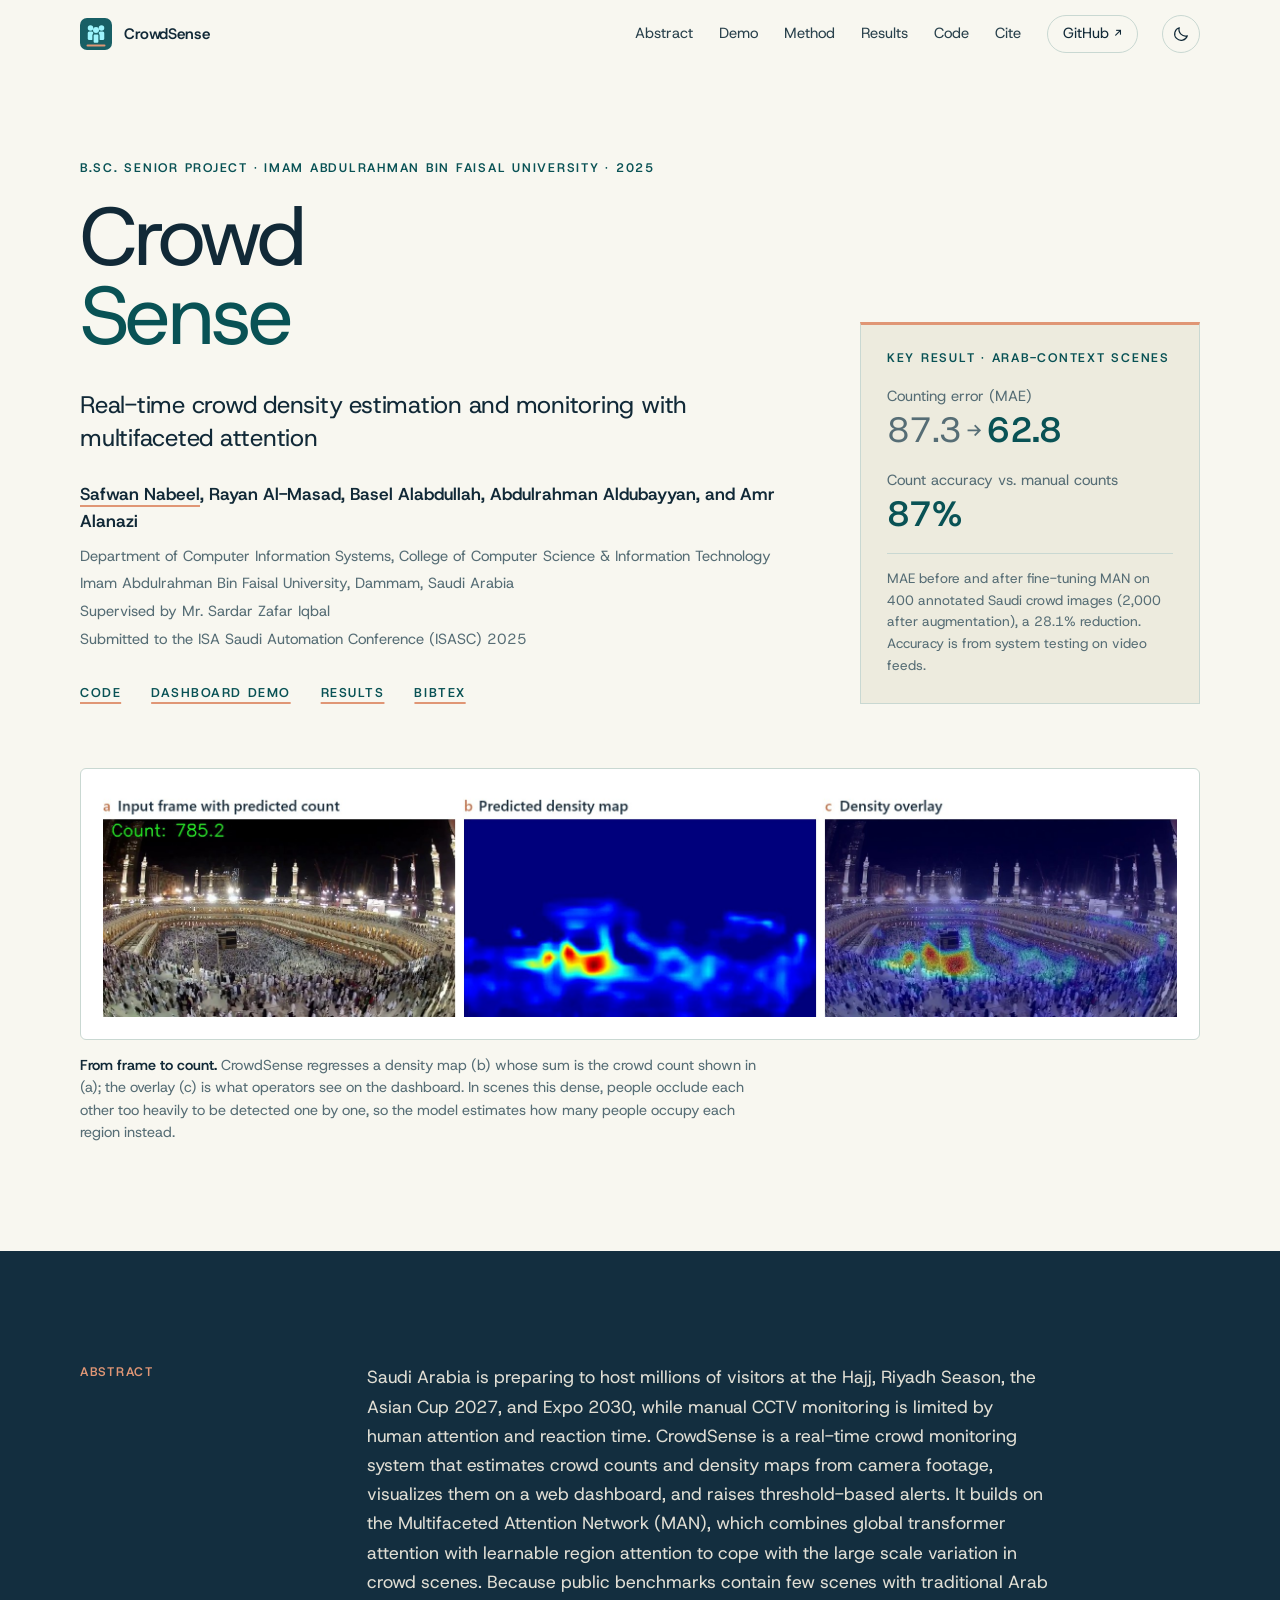
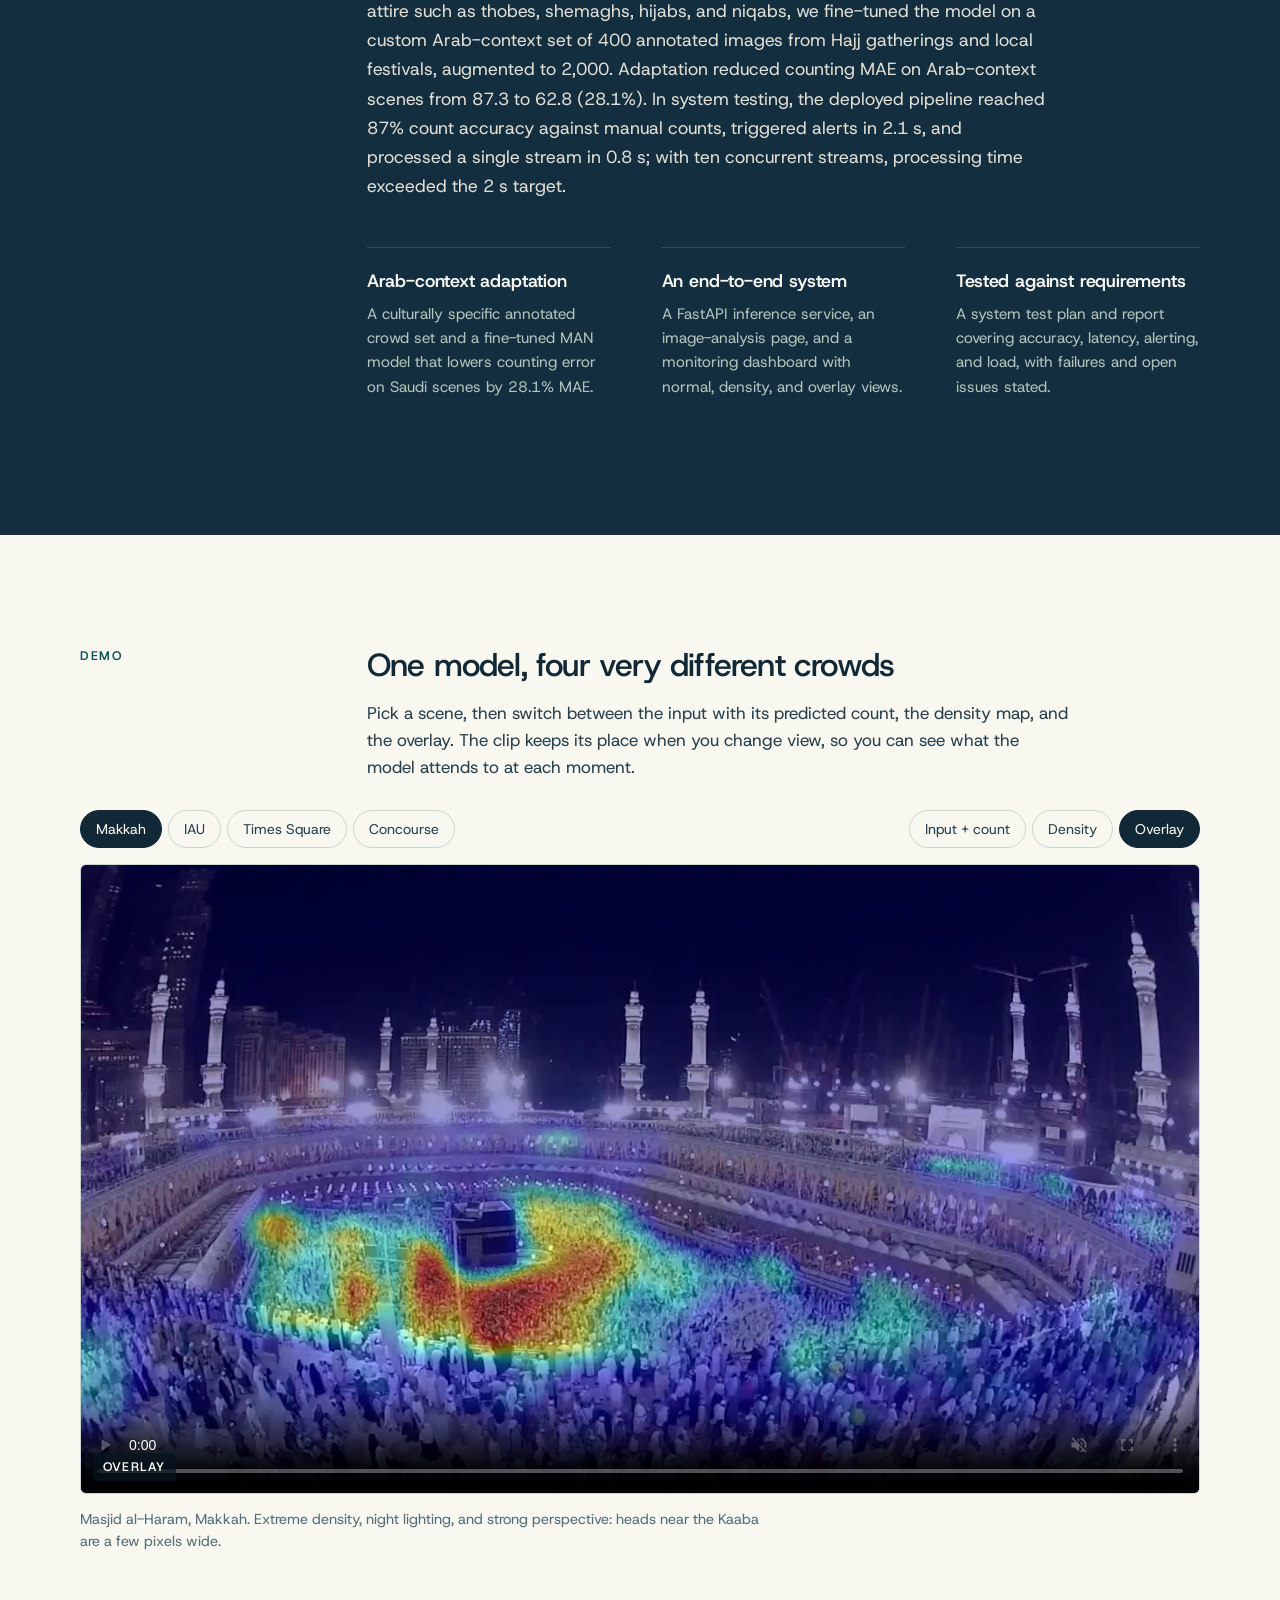
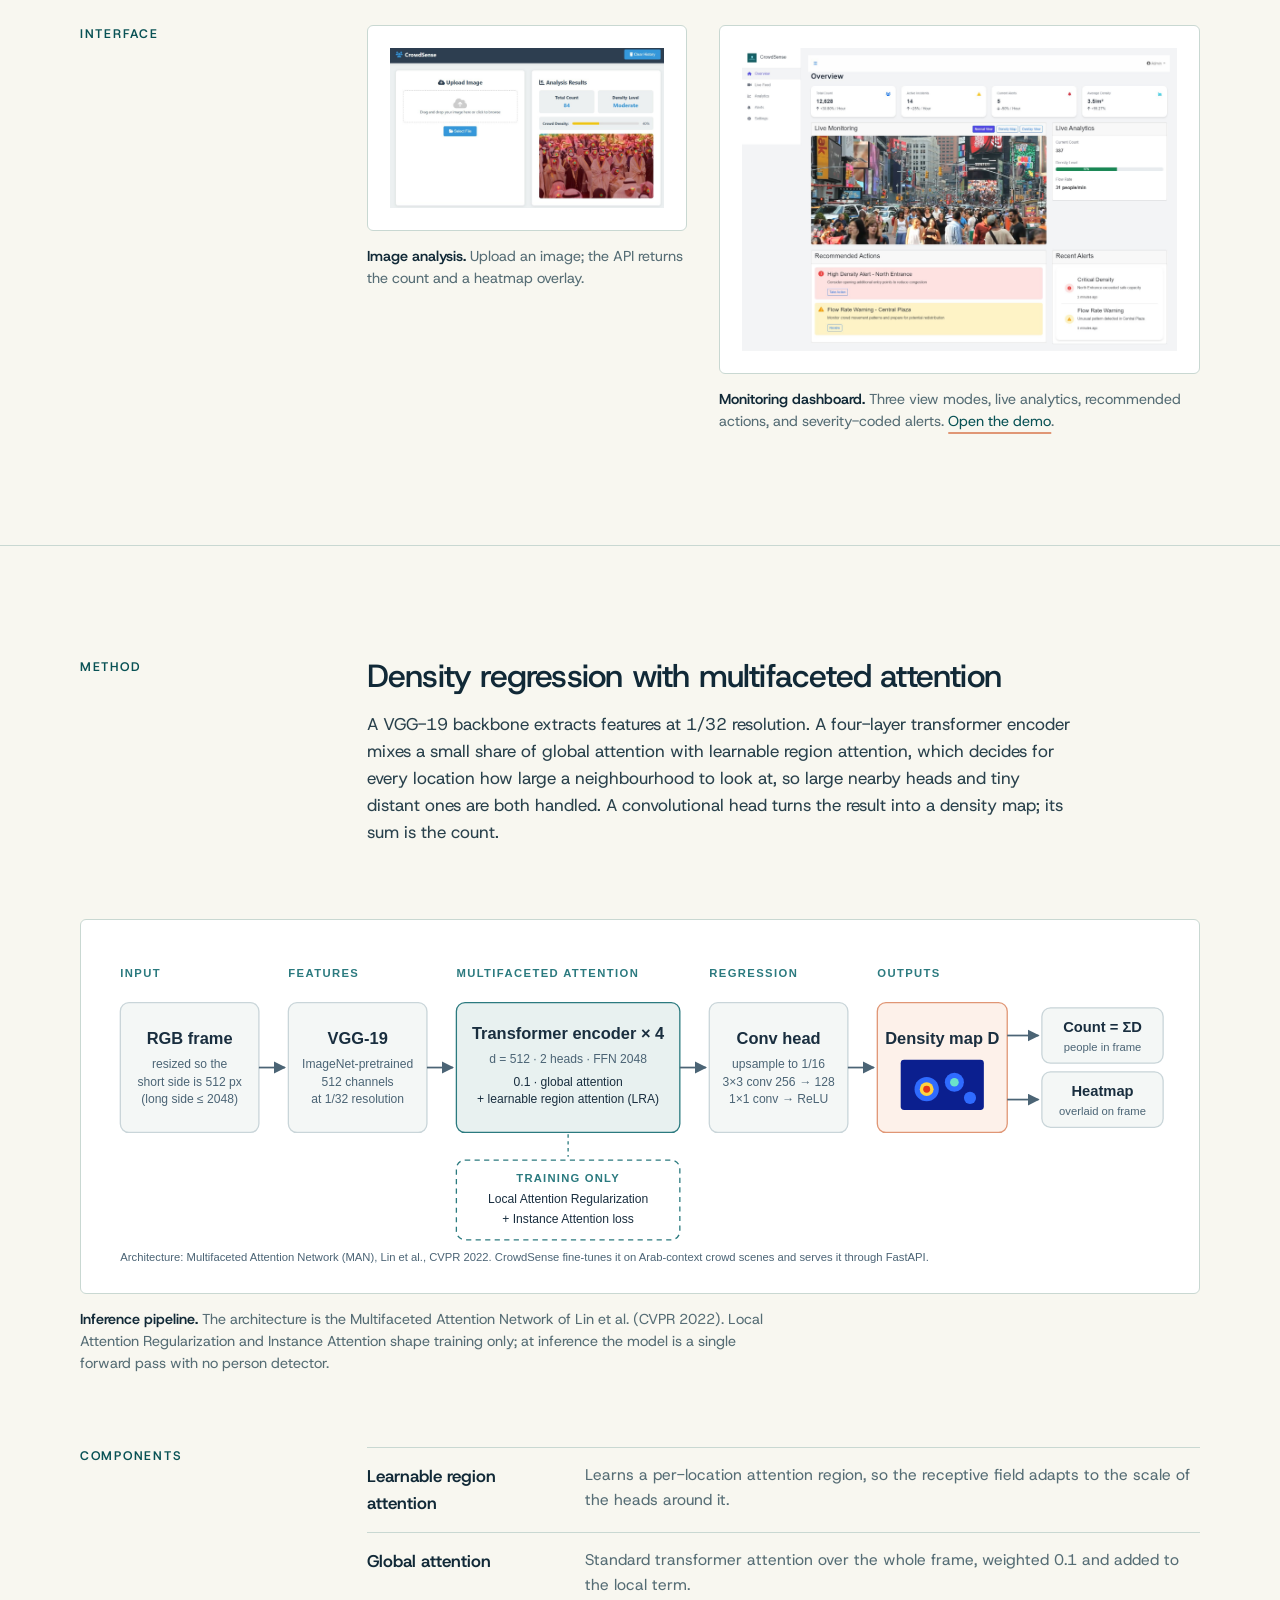
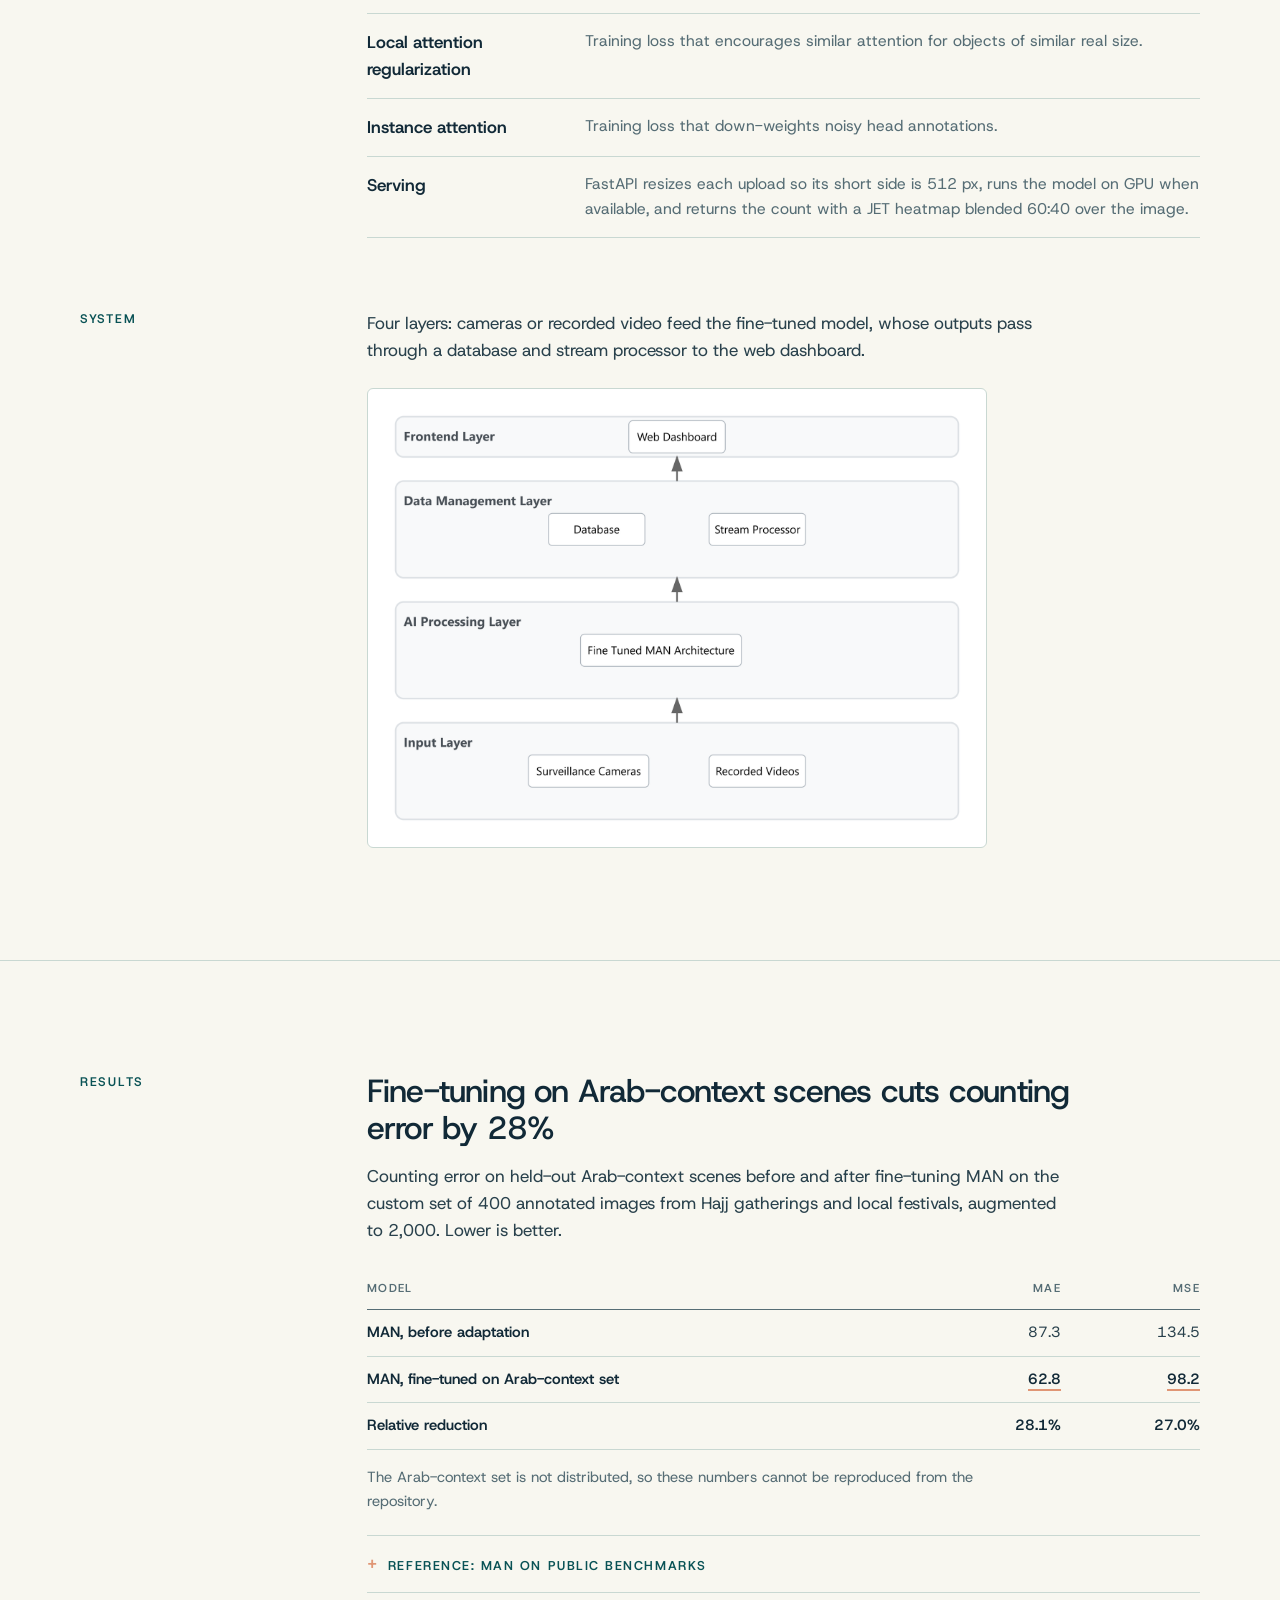
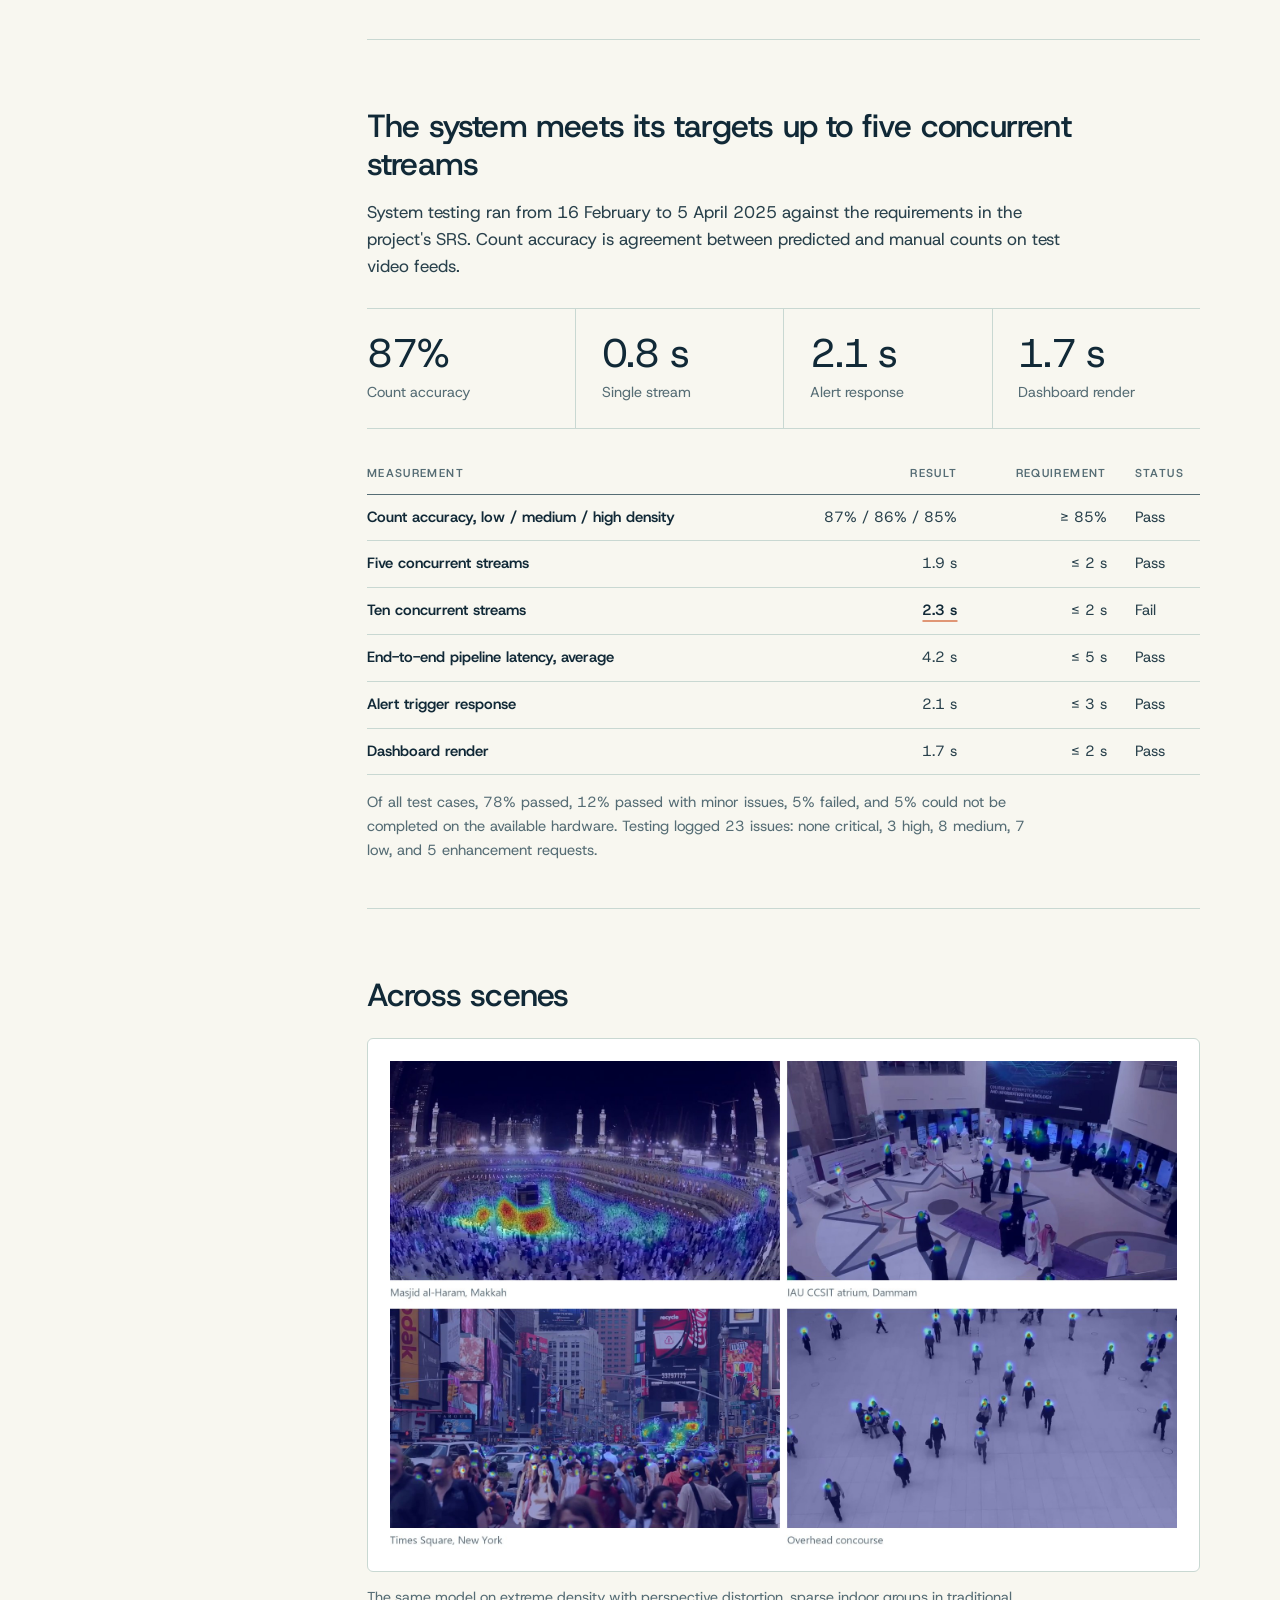
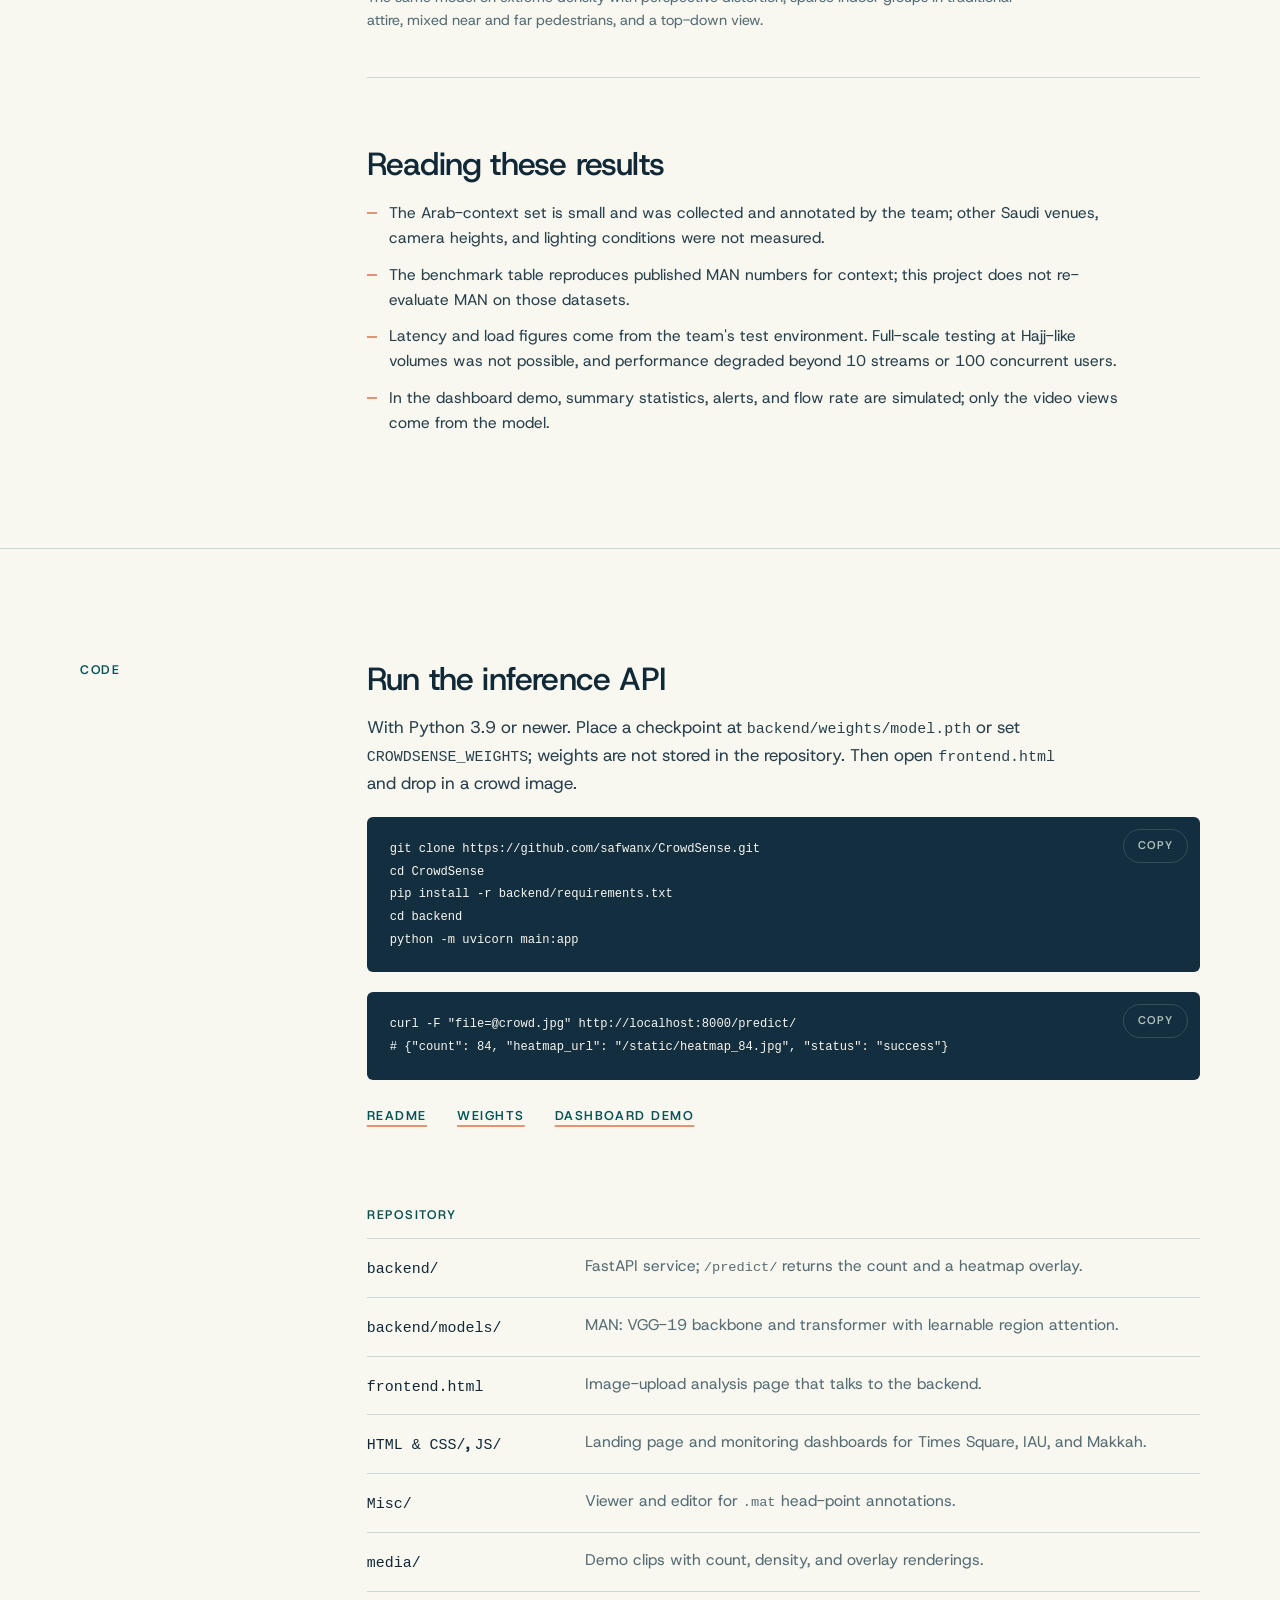
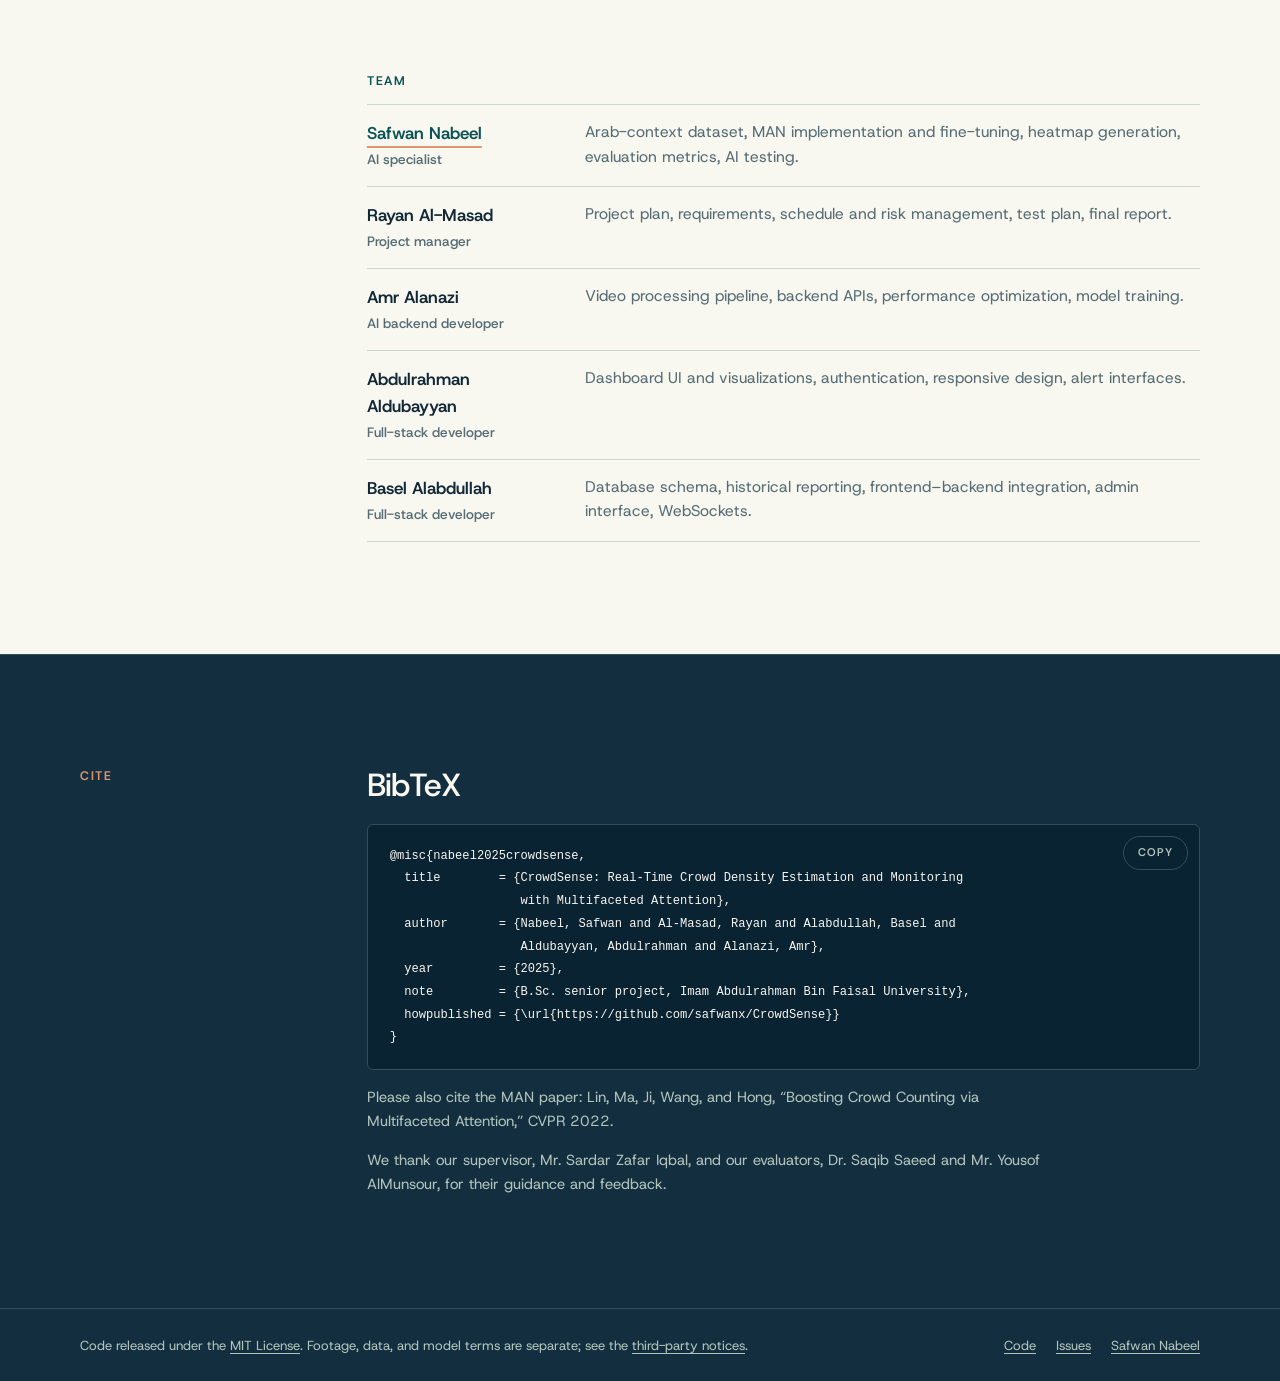
==== commit 18db7999: "Update author metadata" ====
--- a/index.html
+++ b/index.html
@@ -106,9 +106,8 @@
           <h1 id="page-title">Crowd<span>Sense</span></h1>
           <p class="lede">Real-time crowd density estimation and monitoring with multifaceted attention</p>
           <p class="author-list">
-            Rayan Al-Masad,
             <a href="https://safwanx.github.io/" target="_blank" rel="noreferrer">Safwan Nabeel</a>,
-            Basel Alabdullah, Abdulrahman Aldubayyan, and Amr Alanazi
+            Rayan Al-Masad, Basel Alabdullah, Abdulrahman Aldubayyan, and Amr Alanazi
           </p>
           <ul class="affiliations">
             <li>Department of Computer Information Systems, College of Computer Science &amp; Information Technology</li>
@@ -587,8 +586,8 @@
           <div data-reveal>
             <h3 class="label" style="margin-bottom: 14px;">Team</h3>
             <ul class="row-list">
+              <li><p class="row-key"><a class="text-link" href="https://safwanx.github.io/" target="_blank" rel="noreferrer">Safwan Nabeel</a><span class="role">AI specialist</span></p><p>Arab-context dataset, MAN implementation and fine-tuning, heatmap generation, evaluation metrics, AI testing.</p></li>
               <li><p class="row-key">Rayan Al-Masad<span class="role">Project manager</span></p><p>Project plan, requirements, schedule and risk management, test plan, final report.</p></li>
-              <li><p class="row-key"><a class="text-link" href="https://safwanx.github.io/" target="_blank" rel="noreferrer">Safwan Nabeel</a><span class="role">AI specialist</span></p><p>Arab-context dataset, MAN implementation and fine-tuning, heatmap generation, evaluation metrics, AI testing.</p></li>
               <li><p class="row-key">Amr Alanazi<span class="role">AI backend developer</span></p><p>Video processing pipeline, backend APIs, performance optimization, model training.</p></li>
               <li><p class="row-key">Abdulrahman Aldubayyan<span class="role">Full-stack developer</span></p><p>Dashboard UI and visualizations, authentication, responsive design, alert interfaces.</p></li>
               <li><p class="row-key">Basel Alabdullah<span class="role">Full-stack developer</span></p><p>Database schema, historical reporting, frontend–backend integration, admin interface, WebSockets.</p></li>
@@ -606,10 +605,10 @@
           <h3 class="section-title">BibTeX</h3>
           <div class="code-block">
             <button class="copy-btn" type="button" data-copy-target="#bibtex">Copy</button>
-            <pre id="bibtex"><code>@misc{almasad2025crowdsense,
+            <pre id="bibtex"><code>@misc{nabeel2025crowdsense,
   title        = {CrowdSense: Real-Time Crowd Density Estimation and Monitoring
                   with Multifaceted Attention},
-  author       = {Al-Masad, Rayan and Nabeel, Safwan and Alabdullah, Basel and
+  author       = {Nabeel, Safwan and Al-Masad, Rayan and Alabdullah, Basel and
                   Aldubayyan, Abdulrahman and Alanazi, Amr},
   year         = {2025},
   note         = {B.Sc. senior project, Imam Abdulrahman Bin Faisal University},
